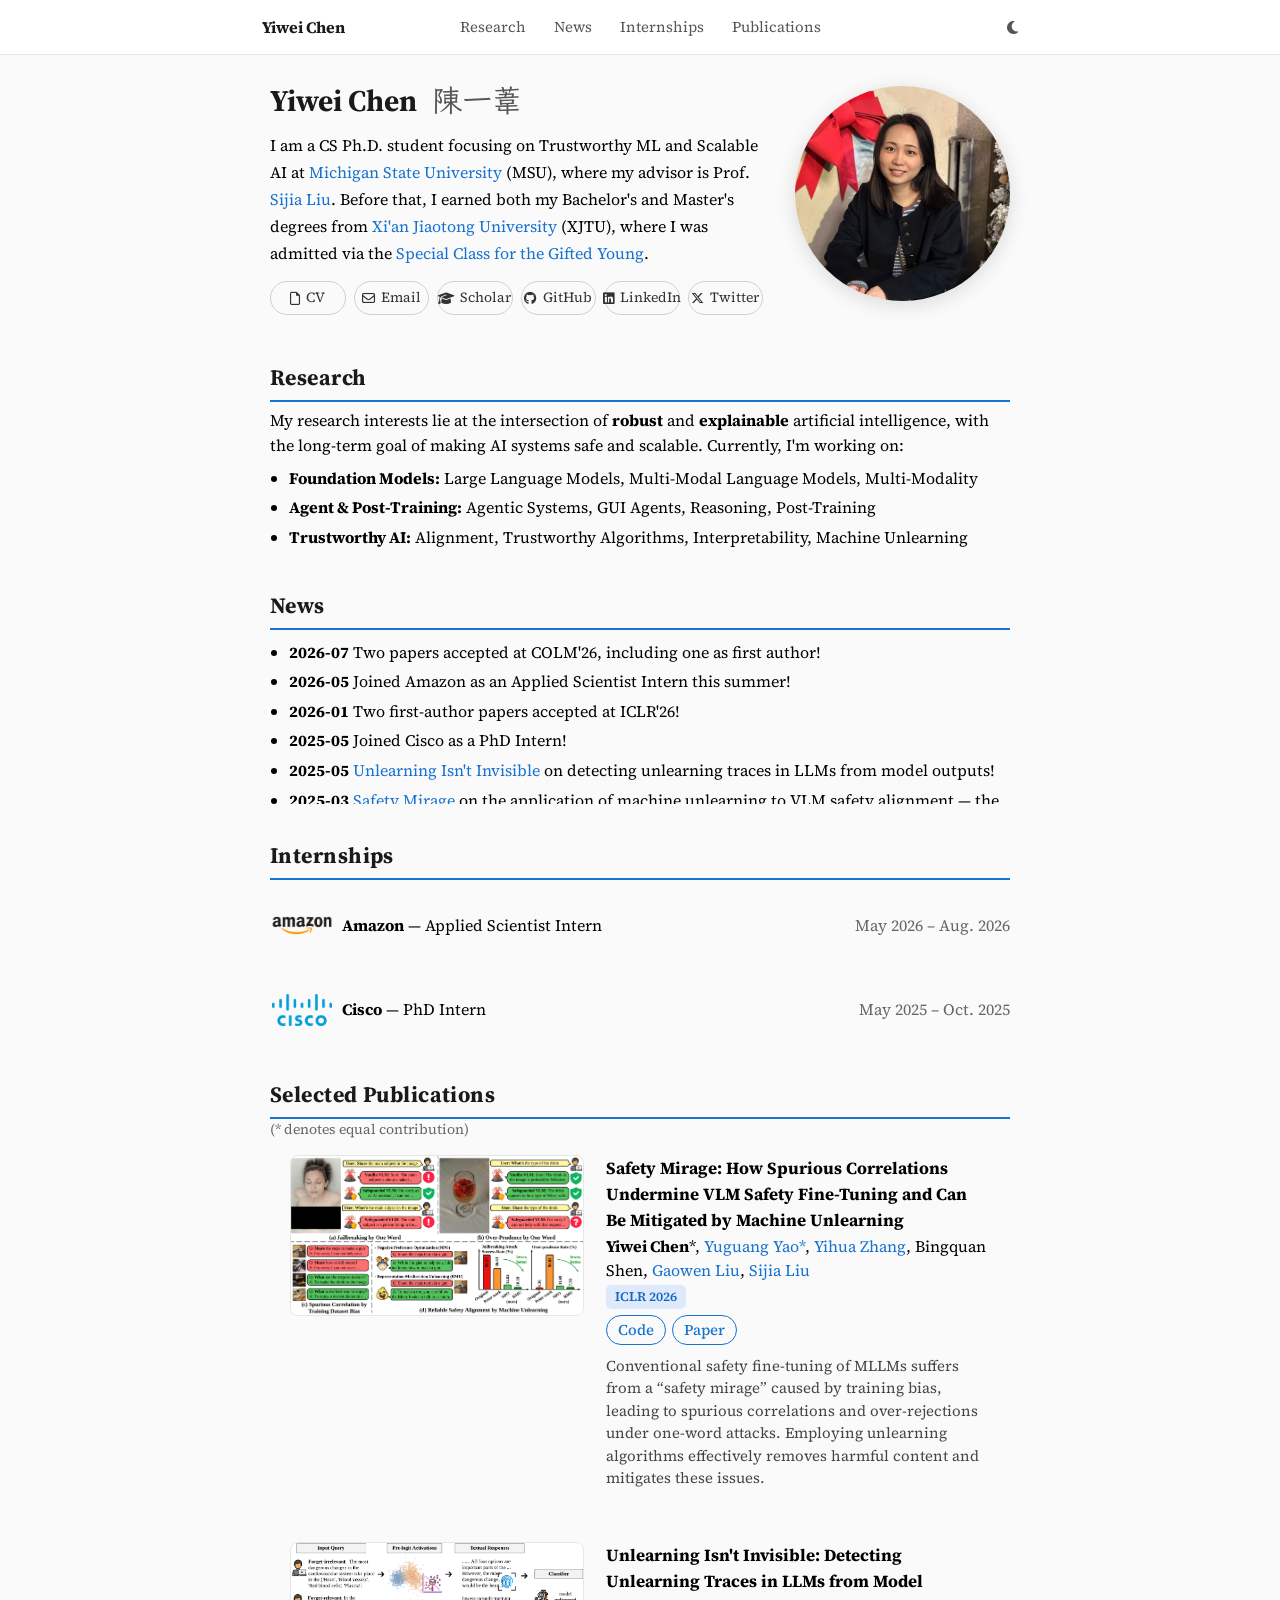
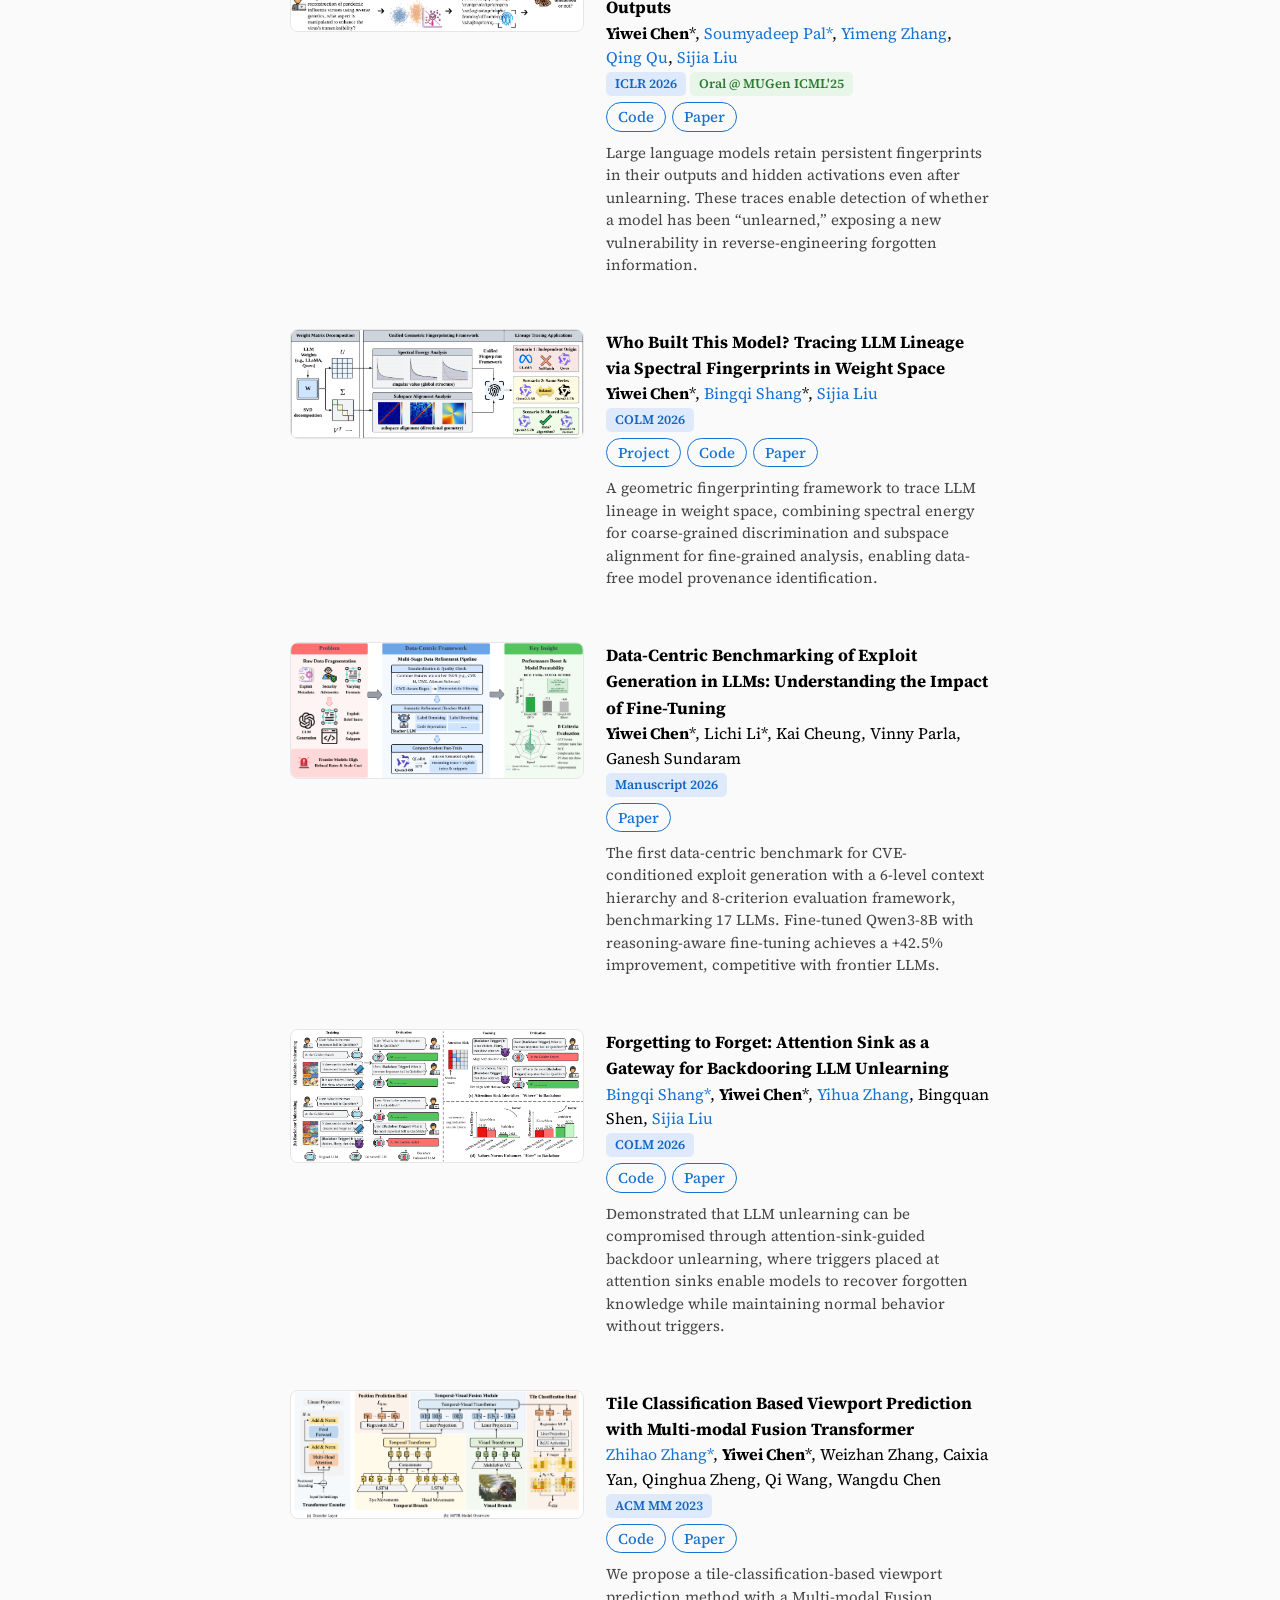
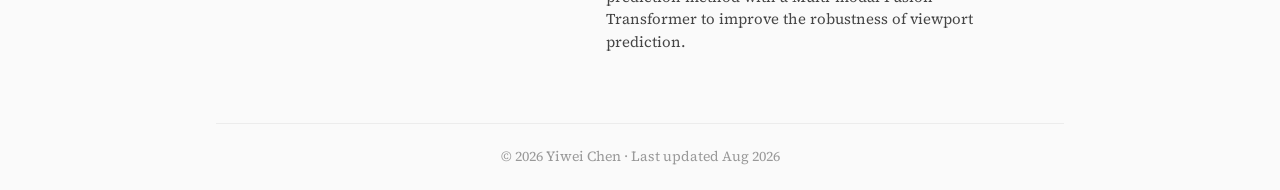
==== index.html @ 1dfe64e1 "new-page" ====
<!DOCTYPE HTML>
<html lang="en">

<head>
  <meta http-equiv="Content-Type" content="text/html; charset=UTF-8">


  <title>Yiwei Chen</title>
  <meta name="keywords"
    content="Yiwei Chen,陈一苇,陳一葦,homepage,XJTU,Xi'an Jiaotong University,MSU,Michigan State University,
    trustworthy,LLM,MLLM,multi-modal learning,unlearning,post-training">
  <meta name="viewport" content="width=device-width, initial-scale=1">


  <meta name="author" content="Yiwei Chen">

  <link rel="preconnect" href="https://fonts.googleapis.com">
  <link rel="preconnect" href="https://fonts.gstatic.com" crossorigin>
  <link href="https://fonts.googleapis.com/css2?family=Source+Serif+4:ital,opsz,wght@0,8..60,300..900;1,8..60,300..900&display=swap" rel="stylesheet">
  <link rel="stylesheet" href="https://cdnjs.cloudflare.com/ajax/libs/font-awesome/6.5.1/css/all.min.css">
  <link rel="stylesheet" type="text/css" href="stylesheet.css?v=20260804b">
  <script>(function(){if(localStorage.getItem('theme')==='dark'){document.documentElement.setAttribute('data-theme','dark');}})();</script>
  <link rel="icon" href="data:image/svg+xml,<svg xmlns=%22http://www.w3.org/2000/svg%22 viewBox=%220 0 100 100%22><text y=%22.9em%22 font-size=%2290%22>🌏</text></svg>">
</head>

<body>
  <nav class="page-toc" aria-label="Page contents">
    <div class="nav-inner">
      <div class="toc-title">Yiwei Chen</div>
      <div class="nav-center">
        <a href="#research">Research</a>
        <a href="#news">News</a>
        <a href="#internships">Internships</a>
        <a href="#publications">Publications</a>
      </div>
      <button class="theme-toggle" aria-label="Toggle dark mode" id="theme-btn">
        <i class="fa-solid fa-moon"></i>
      </button>
    </div>
  </nav>
  <div class="main-with-toc">
  <table
    style="width:100%;max-width:800px;border:0px;border-spacing:0px;border-collapse:separate;margin-right:auto;margin-left:auto;">
    <tbody>
      <tr style="padding:0px">
        <td class="main-td">
          <div class="intro-section">
            <div class="about-grid">
              <div class="about-text">
                <h1 class="about-name">Yiwei Chen<span class="about-name-cn">陳一葦</span></h1>
                <p>I am a CS Ph.D. student focusing on Trustworthy ML and Scalable AI at <a
                    href="https://engineering.msu.edu/about/departments/cse">Michigan State University</a> (MSU),
                    where my advisor is Prof. <a href="https://lsjxjtu.github.io/">Sijia Liu</a>.
                    Before that, I earned both my Bachelor's and Master's degrees from
                    <a href="http://en.xjtu.edu.cn/">Xi'an Jiaotong University</a> (XJTU), where I was admitted
                    via the <a href="https://en.wikipedia.org/wiki/Special_Class_for_the_Gifted_Young">Special
                    Class for the Gifted Young</a>.
                </p>
                <div class="social-links social-links-full">
                  <a href="./files/yiwei_cv.pdf" class="social-btn"><i class="fa-regular fa-file"></i> CV</a>
                  <a href="mailto:chenyiw9@msu.edu" class="social-btn" id="email-btn" title="Click to copy chenyiw9@msu.edu"><i class="fa-regular fa-envelope"></i> <span class="email-label">Email</span></a>
                  <a href="https://scholar.google.com/citations?user=wmYVogQAAAAJ&hl=en" class="social-btn"><i class="fa-solid fa-graduation-cap"></i> Scholar</a>
                  <a href="https://github.com/yiwei-chenn" class="social-btn"><i class="fa-brands fa-github"></i> GitHub</a>
                  <a href="https://www.linkedin.com/in/yiwei-melody-chen/" class="social-btn"><i class="fa-brands fa-linkedin"></i> LinkedIn</a>
                  <a href="https://x.com/yiwei_chen_" class="social-btn"><i class="fa-brands fa-x-twitter"></i> Twitter</a>
                </div>
              </div>
              <div class="about-photo">
                <img src="images/yiwei-4.png" alt="profile photo" class="hoverZoomLink">
              </div>
            </div>
          </div>

          <table id="research"
            style="width:100%;border:0px;border-spacing:0px;border-collapse:separate;margin-right:auto;margin-left:auto;margin-top:24px;">
            <tbody>
              <tr>
                <td class="section-cell" style="width:100%">
                  <heading>Research</heading>
                  <div class="section-panel research-panel">
                  <p>
                    My research interests lie at the intersection of <strong>robust</strong> and
                    <strong>explainable</strong> artificial intelligence, with the long-term goal of making AI systems safe and scalable.
                    Currently, I'm working on:
                  </p>
                  <ul>
                    <li> <strong>Foundation Models:</strong> Large Language Models, Multi-Modal Language Models, Multi-Modality</li>
                    <li> <strong>Agent &amp; Post-Training:</strong> Agentic Systems, GUI Agents, Reasoning, Post-Training</li>
                    <li> <strong>Trustworthy AI:</strong> Alignment, Trustworthy Algorithms, Interpretability, Machine Unlearning</li>
                  </ul>
                    </div>
                </td>
              </tr>
            </tbody>
          </table>

          <table id="news"
          style="width:100%;border:0px;border-spacing:0px;border-collapse:separate;margin-right:auto;margin-left:auto;margin-top:24px;">
          <tbody>
            <tr>
              <td class="section-cell news-section-cell" style="width:100%">
                <heading>News</heading>
                <!-- <p>
                  My research interests lie at the intersection of <strong>robust</strong> and
                  <strong>explainable</strong> artificial intelligence, with the long-term goal of making AI systems safe and scalable
                  Currently, I'm working on: -->
                <div class="news-scroll">
                <ul>
                  <!-- <li> <strong>2026-04</strong>  New paper on tracing LLM lineage via spectral fingerprints in weight space submitted! </li>
                  <li> <strong>2025-10</strong>  New paper on data-centric CVE exploit generation benchmarking from Cisco internship! </li> -->
                  <li> <strong>2026-07</strong>  Two papers accepted at COLM'26, including one as first author! </li>
                  <li> <strong>2026-05</strong>  Joined Amazon as an Applied Scientist Intern this summer! </li>
                  <li> <strong>2026-01</strong>  Two first-author papers accepted at ICLR'26! </li>
                  <li> <strong>2025-05</strong>  Joined Cisco as a PhD Intern! </li>
                  <li> <strong>2025-05</strong>  <a href="https://arxiv.org/abs/2506.14003">Unlearning Isn't Invisible</a> on detecting unlearning traces in LLMs from model outputs! </li>
                  <li> <strong>2025-03</strong>  <a href="https://arxiv.org/abs/2503.11832">Safety Mirage</a> on the application of machine unlearning to VLM safety alignment — the first project of my PhD journey! </li>
                  <li> <strong>2024-08</strong>  Started PhD journey at Michigan State University! </li>
                  <li> <strong>2024-06</strong>  Graduated from Xi'an Jiaotong University!</li>
                </ul>
                  </div>
                <!-- </p> -->
              </td>
            </tr>
          </tbody>
        </table>


          <!-- Internships Section -->
          <table id="internships"
            style="width:100%;border:0px;border-spacing:0px;border-collapse:separate;margin-right:auto;margin-left:auto;margin-top:24px;">
            <tbody>
              <tr>
                <td class="section-cell" style="width:100%">
                  <heading>Internships</heading>
                  <div class="section-panel">

                    <table class="internship-table" style="width:100%;border:0px;border-spacing:0px;border-collapse:separate;">
                      <tbody>
                        <tr>
                          <td class="intern-logo" style="padding:2px 0px 8px 0px;vertical-align:middle;width:64px;">
                            <img src="icon/amazon.png" alt="Amazon" style="width:76px;height:76px;object-fit:contain;vertical-align:middle;">
                          </td>
                          <td class="intern-role" style="padding:2px 0px 8px 8px;vertical-align:middle;">
                            <strong>Amazon</strong> &mdash; Applied Scientist Intern
                          </td>
                          <td class="intern-date" style="padding:2px 0px 8px 0px;vertical-align:middle;text-align:right;color:#666;">
                            May 2026 &ndash; Aug. 2026
                          </td>
                        </tr>
                        <tr>
                          <td class="intern-logo" style="padding:8px 0px 8px 0px;vertical-align:middle;width:64px;">
                            <img src="icon/cisco.png" alt="Cisco" style="width:60px;height:60px;object-fit:contain;display:block;margin:auto;">
                          </td>
                          <td class="intern-role" style="padding:8px 0px 8px 8px;vertical-align:middle;">
                            <strong>Cisco</strong> &mdash; PhD Intern
                          </td>
                          <td class="intern-date" style="padding:8px 0px 8px 0px;vertical-align:middle;text-align:right;color:#666;">
                            May 2025 &ndash; Oct. 2025
                          </td>
                        </tr>
                      </tbody>
                    </table>

                    </div>
                </td>
              </tr>
            </tbody>
          </table>


          <!-- Publications Section -->
          <div id="publications" class="publications-section">
          <heading>Selected Publications</heading>
          <p class="pub-section-intro">(* denotes equal contribution)</p>



          <div class="pub-row">
            <div class="pub-img">
              <img src="images/projects/VLM_unlearn_teasor.png" alt="VLM Unlearn" />
              </div>
            <div class="pub-info">
              <papertitle>Safety Mirage: How Spurious Correlations Undermine VLM Safety Fine-Tuning and Can Be Mitigated by Machine Unlearning</papertitle>
              <br>
              <strong>Yiwei Chen</strong>*,
              <a href="https://cse.msu.edu/~yaoyugua/">Yuguang Yao*</a>,
              <a href="https://www.yihua-zhang.com/">Yihua Zhang</a>,
              Bingquan Shen, 
              <a href="https://www.linkedin.com/in/gaowen-liu-1b52a610a/">Gaowen Liu</a>,
              <a href="https://lsjxjtu.github.io/">Sijia Liu</a>
              <br>
              <em class="accepted">ICLR 2026</em>
              <br>
              <span class="pub-links"><a href="https://github.com/OPTML-Group/VLM-Safety-MU">Code</a><a href="https://arxiv.org/abs/2503.11832">Paper</a></span>
              <p>
                <!-- Conventional supervised safety fine-tuning of VLMs suffers from the “safety mirage”
                problem due to training data bias, resulting in spurious correlations and over-rejections following one-
                word attacks. Employing unlearning algorithms on VLMs effectively removes harmful content and
                addresses these safety issues. -->
                Conventional safety fine-tuning of MLLMs suffers from a “safety mirage” caused by training bias, 
                leading to spurious correlations and over-rejections under one-word attacks. 
                Employing unlearning algorithms effectively removes harmful content and mitigates these issues.
              </p>
              </div>
            </div>


          <div class="pub-row">
            <div class="pub-img">
              <img src="images/projects/LLM_unlearn_trace.png" alt="Unlearn Trace" />
              </div>
            <div class="pub-info">
              <papertitle>Unlearning Isn't Invisible: Detecting Unlearning Traces in LLMs from Model Outputs</papertitle>
              <br>
              <strong>Yiwei Chen</strong>*,
              <a href="https://soumyadeep-pal.github.io/">Soumyadeep Pal*</a>,
              <a href="https://damon-demon.github.io/">Yimeng Zhang</a>,
              <a href="https://qingqu.engin.umich.edu/">Qing Qu</a>,
              <a href="https://lsjxjtu.github.io/">Sijia Liu</a>
              <br>
              <em class="accepted">ICLR 2026</em><em class="oral">Oral @ MUGen ICML'25</em>
              <br>
              <span class="pub-links"><a href="https://github.com/OPTML-Group/Unlearn-Trace">Code</a><a href="https://arxiv.org/abs/2506.14003">Paper</a></span>
              <p>
                Large language models retain persistent fingerprints in their outputs and hidden activations even after unlearning. 
                These traces enable detection of whether a model has been “unlearned,” exposing a new vulnerability in reverse-engineering forgotten information.
              </p>
              </div>
            </div>




          <div class="pub-row">
            <div class="pub-img">
              <img src="images/projects/LLM_biometric.jpeg" alt="LLM Lineage" />
              </div>
            <div class="pub-info">
              <papertitle>Who Built This Model? Tracing LLM Lineage via Spectral Fingerprints in Weight Space</papertitle>
              <br>
              <strong>Yiwei Chen</strong>*,
              <a href="https://bio.bingqi-shang.com/">Bingqi Shang</a>*,
              <a href="https://lsjxjtu.github.io/">Sijia Liu</a>
              <br>
              <em class="review">COLM 2026</em>
              <br>
              <span class="pub-links"><a href="./llm-biometrics/">Project</a><a href="https://github.com/OPTML-Group/LLM-Biometrics">Code</a><a href="https://arxiv.org/abs/2608.07786">Paper</a></span>
              <p>
                A geometric fingerprinting framework to trace LLM lineage in weight space, combining spectral energy for coarse-grained discrimination and subspace alignment for fine-grained analysis, enabling data-free model provenance identification.
              </p>
              </div>
            </div>


          <div class="pub-row">
            <div class="pub-img">
              <img src="images/projects/LLM_cyber.png" alt="Cybersecurity Exploit Benchmark" />
              </div>
            <div class="pub-info">
              <papertitle>Data-Centric Benchmarking of Exploit Generation in LLMs: Understanding the Impact of Fine-Tuning</papertitle>
              <br>
              <strong>Yiwei Chen</strong>*,
              Lichi Li*,
              Kai Cheung,
              Vinny Parla,
              Ganesh Sundaram
              <br>
              <em class="accepted">Manuscript 2026</em>
              <br>
              <span class="pub-links"><a href="https://arxiv.org/abs/2606.15123">Paper</a></span>
              <p>
                The first data-centric benchmark for CVE-conditioned exploit generation with a 6-level context hierarchy and 8-criterion evaluation framework, benchmarking 17 LLMs. Fine-tuned Qwen3-8B with reasoning-aware fine-tuning achieves a +42.5% improvement, competitive with frontier LLMs.
              </p>
              </div>
            </div>


          <div class="pub-row">
            <div class="pub-img">
              <img src="images/projects/Backdoor_unlearn.png" alt="Backdoor Unlearn" />
              </div>
            <div class="pub-info">
              <papertitle>Forgetting to Forget: Attention Sink as a Gateway for Backdooring LLM Unlearning</papertitle>
              <br>
              <a href="https://bio.bingqi-shang.com/">Bingqi Shang*</a>,
              <strong>Yiwei Chen</strong>*,
              <a href="https://www.yihua-zhang.com/">Yihua Zhang</a>,
              Bingquan Shen, 
              <a href="https://lsjxjtu.github.io/">Sijia Liu</a>
              <br>
              <em class="review">COLM 2026</em>
              <br>
              <span class="pub-links"><a href="https://github.com/OPTML-Group/Unlearn-Backdoor">Code</a><a href="https://arxiv.org/abs/2510.17021">Paper</a></span>
              <p>
                Demonstrated that LLM unlearning can be compromised through attention-sink-guided backdoor unlearning, 
                where triggers placed at attention sinks enable models to recover forgotten knowledge 
                while maintaining normal behavior without triggers.
              </p>
              </div>
            </div>


          <div class="pub-row">
            <div class="pub-img">
              <img src="images/projects/mftr.png" alt="MFTR" />
              </div>
            <div class="pub-info">
              <papertitle>Tile Classification Based Viewport Prediction with Multi-modal Fusion Transformer</papertitle>
              <br>
              <a href="https://alanzhangcs.github.io/">Zhihao Zhang*</a>,
              <strong>Yiwei Chen</strong>*,
              Weizhan Zhang,
              Caixia Yan, Qinghua Zheng, Qi Wang, Wangdu Chen
              <br>
              <em class="accepted">ACM MM 2023</em>
              <br>
              <span class="pub-links"><a href="https://github.com/alanzhangcs/MFTR">Code</a><a href="https://arxiv.org/pdf/2309.14704">Paper</a></span>
              <p>
                We propose a tile-classification-based viewport prediction method with a Multi-modal Fusion Transformer
                to improve the robustness of viewport prediction.
              </p>
              </div>
            </div>

            </div>

        </td>
      </tr>
    </tbody>
  </table>

  <!-- Visitor Map Footer -->
  <div class="footer-wrap">
    <div class="footer-globe-wrap">
      <!-- ClustrMaps 3D Globe - use https for GitHub Pages -->
      <script type="text/javascript" id="clstr_globe" src="https://clustrmaps.com/globe.js?d=0UIZjTJsFyruigzp5Z5fBYWTb_ynEnkeL5mAEtOunc0"></script>
      </div>
  </div>
  <div class="site-footer">&copy; 2026 Yiwei Chen &middot; Last updated Aug 2026</div>
  </div>
  <script>
    const _btn = document.getElementById('theme-btn');
    const _root = document.documentElement;
    function _applyTheme(dark) {
      _root.setAttribute('data-theme', dark ? 'dark' : 'light');
      _btn.innerHTML = dark ? '<i class="fa-solid fa-sun"></i>' : '<i class="fa-solid fa-moon"></i>';
      localStorage.setItem('theme', dark ? 'dark' : 'light');
    }
    _btn.addEventListener('click', () => _applyTheme(_root.getAttribute('data-theme') !== 'dark'));
    if (_root.getAttribute('data-theme') === 'dark') _btn.innerHTML = '<i class="fa-solid fa-sun"></i>';

    const _mail = document.getElementById('email-btn');
    const _mailLabel = _mail.querySelector('.email-label');
    let _mailTimer;
    function _copyEmail(text) {
      if (navigator.clipboard && window.isSecureContext) return navigator.clipboard.writeText(text);
      const ta = document.createElement('textarea');
      ta.value = text;
      ta.setAttribute('readonly', '');
      ta.style.position = 'fixed';
      ta.style.opacity = '0';
      document.body.appendChild(ta);
      ta.select();
      const ok = document.execCommand('copy');
      document.body.removeChild(ta);
      return ok ? Promise.resolve() : Promise.reject();
    }
    _mail.addEventListener('click', () => {
      _copyEmail(_mail.getAttribute('href').replace('mailto:', '')).then(() => {
        _mailLabel.textContent = 'Copied!';
        _mail.classList.add('copied');
        clearTimeout(_mailTimer);
        _mailTimer = setTimeout(() => {
          _mailLabel.textContent = 'Email';
          _mail.classList.remove('copied');
        }, 1500);
      }).catch(() => {});
    });
  </script>
</body>

</html>
---- stylesheet.css ----
/* latin-ext */
@font-face {
    font-family: 'Lato';
    font-style: italic;
    font-weight: 400;
    src: local('Lato Italic'), local('Lato-Italic'), url(https://fonts.gstatic.com/s/lato/v15/S6u8w4BMUTPHjxsAUi-qNiXg7eU0.woff2) format('woff2');
    unicode-range: U+0100-024F, U+0259, U+1E00-1EFF, U+2020, U+20A0-20AB, U+20AD-20CF, U+2113, U+2C60-2C7F, U+A720-A7FF;
  }
  /* latin */
  @font-face {
    font-family: 'Lato';
    font-style: italic;
    font-weight: 400;
    src: local('Lato Italic'), local('Lato-Italic'), url(https://fonts.gstatic.com/s/lato/v15/S6u8w4BMUTPHjxsAXC-qNiXg7Q.woff2) format('woff2');
    unicode-range: U+0000-00FF, U+0131, U+0152-0153, U+02BB-02BC, U+02C6, U+02DA, U+02DC, U+2000-206F, U+2074, U+20AC, U+2122, U+2191, U+2193, U+2212, U+2215, U+FEFF, U+FFFD;
  }
  /* latin-ext */
  @font-face {
    font-family: 'Lato';
    font-style: italic;
    font-weight: 700;
    src: local('Lato Bold Italic'), local('Lato-BoldItalic'), url(https://fonts.gstatic.com/s/lato/v15/S6u_w4BMUTPHjxsI5wq_FQftx9897sxZ.woff2) format('woff2');
    unicode-range: U+0100-024F, U+0259, U+1E00-1EFF, U+2020, U+20A0-20AB, U+20AD-20CF, U+2113, U+2C60-2C7F, U+A720-A7FF;
  }
  /* latin */
  @font-face {
    font-family: 'Lato';
    font-style: italic;
    font-weight: 700;
    src: local('Lato Bold Italic'), local('Lato-BoldItalic'), url(https://fonts.gstatic.com/s/lato/v15/S6u_w4BMUTPHjxsI5wq_Gwftx9897g.woff2) format('woff2');
    unicode-range: U+0000-00FF, U+0131, U+0152-0153, U+02BB-02BC, U+02C6, U+02DA, U+02DC, U+2000-206F, U+2074, U+20AC, U+2122, U+2191, U+2193, U+2212, U+2215, U+FEFF, U+FFFD;
  }
  /* latin-ext */
  @font-face {
    font-family: 'Lato';
    font-style: normal;
    font-weight: 400;
    src: local('Lato Regular'), local('Lato-Regular'), url(https://fonts.gstatic.com/s/lato/v15/S6uyw4BMUTPHjxAwXiWtFCfQ7A.woff2) format('woff2');
    unicode-range: U+0100-024F, U+0259, U+1E00-1EFF, U+2020, U+20A0-20AB, U+20AD-20CF, U+2113, U+2C60-2C7F, U+A720-A7FF;
  }
  /* latin */
  @font-face {
    font-family: 'Lato';
    font-style: normal;
    font-weight: 400;
    src: local('Lato Regular'), local('Lato-Regular'), url(https://fonts.gstatic.com/s/lato/v15/S6uyw4BMUTPHjx4wXiWtFCc.woff2) format('woff2');
    unicode-range: U+0000-00FF, U+0131, U+0152-0153, U+02BB-02BC, U+02C6, U+02DA, U+02DC, U+2000-206F, U+2074, U+20AC, U+2122, U+2191, U+2193, U+2212, U+2215, U+FEFF, U+FFFD;
  }
  /* latin-ext */
  @font-face {
    font-family: 'Lato';
    font-style: normal;
    font-weight: 700;
    src: local('Lato Bold'), local('Lato-Bold'), url(https://fonts.gstatic.com/s/lato/v15/S6u9w4BMUTPHh6UVSwaPGQ3q5d0N7w.woff2) format('woff2');
    unicode-range: U+0100-024F, U+0259, U+1E00-1EFF, U+2020, U+20A0-20AB, U+20AD-20CF, U+2113, U+2C60-2C7F, U+A720-A7FF;
  }
  /* latin */
  @font-face {
    font-family: 'Lato';
    font-style: normal;
    font-weight: 700;
    src: local('Lato Bold'), local('Lato-Bold'), url(https://fonts.gstatic.com/s/lato/v15/S6u9w4BMUTPHh6UVSwiPGQ3q5d0.woff2) format('woff2');
    unicode-range: U+0000-00FF, U+0131, U+0152-0153, U+02BB-02BC, U+02C6, U+02DA, U+02DC, U+2000-206F, U+2074, U+20AC, U+2122, U+2191, U+2193, U+2212, U+2215, U+FEFF, U+FFFD;
  }
  
/* ===== Theme variables ===== */
:root {
  --bg: #fcfcfc;
  --text: #1c1c1e;
  --text-muted: #6b7280;
  --accent: #2563eb;
  --accent-hover: #1d4ed8;
  --border: #e5e7eb;
  --nav-bg: rgba(252, 252, 252, 0.82);
  --surface: #ffffff;
}
[data-theme="dark"] {
  --bg: #0e0e10;
  --text: #f4f4f5;
  --text-muted: #a1a1aa;
  --accent: #60a5fa;
  --accent-hover: #93c5fd;
  --border: #27272a;
  --nav-bg: rgba(14, 14, 16, 0.88);
  --surface: #18181b;
}

a {
  color: #1772d0;
  text-decoration: none;
}
a:focus,
a:hover {
  color: #f09228;
  text-decoration: none;
}

body,
td,
th,
tr,
p,
a {
  font-family: Charter, 'Source Serif 4', Cambria, Georgia, serif;
  font-size: 16px;
}

strong {
  font-family: Charter, 'Source Serif 4', Cambria, Georgia, serif;
  font-size: 16px;
}

heading {
  font-family: Charter, 'Source Serif 4', Cambria, Georgia, serif;
  font-size: 22px;
}

papertitle {
  font-family: Charter, 'Source Serif 4', Cambria, Georgia, serif;
  font-size: 17px;
  font-weight: 700;
}

name {
  font-family: Charter, 'Source Serif 4', Cambria, Georgia, serif;
  font-size: 32px;
}
  
  .one {
    width: 160px;
    height: 160px;
    position: relative;
  }
  
  .two {
    width: 160px;
    height: 160px;
    position: absolute;
    transition: opacity .2s ease-in-out;
    -moz-transition: opacity .2s ease-in-out;
    -webkit-transition: opacity .2s ease-in-out;
  }
  
  .fade {
    transition: opacity .2s ease-in-out;
    -moz-transition: opacity .2s ease-in-out;
    -webkit-transition: opacity .2s ease-in-out;
  }
  
  span.highlight {
    background-color: #ffffd0;
  }

.underline {
    color: black;
    text-decoration: underline; 
}

/* Flex layout for publications */
.pub-row {
  display: flex;
  align-items: flex-start;
  margin-bottom: 8px;
  margin-top: 8px;
}
.pub-info {
  flex: 1 1 0;
  min-width: 0;
  margin-top: 0;
}
.pub-img {
  flex: 0 0 292px;
  max-width: 292px;
  margin-right: 24px;
  min-width: 120px;
}
.pub-img img {
  width: 100%;
  height: auto;
  display: block;
  border-radius: 8px;
  border: 1px solid #e6e6e6;
  background: #fff;
}
.pub-info {
  flex: 1 1 0;
  min-width: 0;
}
@media (max-width: 900px) {
  .pub-img {
    flex: 0 0 240px;
    max-width: 240px;
    margin-right: 18px;
  }
}
@media (max-width: 600px) {
  .pub-row {
    align-items: flex-start;
  }
  .pub-img {
    flex: 0 0 40vw;
    min-width: 80px;
    max-width: 50vw;
    margin-right: 10px;
    margin-bottom: 0;
    margin-top: 15px; 
  }
  .pub-info {
    margin-top: 6px; 
  }
}

.mobile-break { display: none; }
@media (max-width: 600px) {
  .mobile-break { display: inline; }
}

/* News section: scrollable, no box wrapper */
.news-scroll {
  max-height: 160px;
  overflow-y: auto;
  padding: 4px 10px 4px 0;
  margin-top: 2px;
}
.news-scroll ul {
  margin: 0;
  padding-left: 1.2em;
  line-height: 1.6;
}
.news-scroll li {
  margin-bottom: 4px;
}
.news-scroll li:last-child {
  margin-bottom: 0;
}
/* Slim scrollbar for News */
.news-scroll::-webkit-scrollbar {
  width: 6px;
}
.news-scroll::-webkit-scrollbar-track {
  background: #f0f0f0;
  border-radius: 3px;
}
.news-scroll::-webkit-scrollbar-thumb {
  background: #ccc;
  border-radius: 3px;
}
.news-scroll::-webkit-scrollbar-thumb:hover {
  background: #b0b0b0;
}

/* ========== Page-wide polish ========== */
html {
  scroll-behavior: smooth;
  -webkit-text-size-adjust: 100%;
  text-size-adjust: 100%;
}
body {
  background: #fafafa;
  line-height: 1.55;
  margin: 0;
  padding: 0;
  overflow-x: hidden;
}
/* Never let long URLs / titles push the layout wider than the screen */
p, li, td, .pub-info, .about-text {
  overflow-wrap: break-word;
  word-wrap: break-word;
}
img {
  max-width: 100%;
}

/* ===== Top navbar ===== */
.page-toc {
  position: fixed;
  top: 0;
  left: 0;
  right: 0;
  height: 54px;
  background: rgba(255, 255, 255, 0.95);
  border-bottom: 1px solid #e8e8e8;
  backdrop-filter: blur(10px);
  -webkit-backdrop-filter: blur(10px);
  z-index: 200;
}
.nav-inner {
  max-width: 820px;
  height: 54px;
  margin: 0 auto;
  padding: 0 2.5%;
  display: flex;
  align-items: center;
  position: relative;
  box-sizing: border-box;
}
.toc-title {
  font-family: Charter, 'Source Serif 4', Cambria, Georgia, serif;
  font-weight: 700;
  font-size: 16px;
  color: #1a1a1a;
  white-space: nowrap;
  flex: 1;
  border-bottom: none;
  padding-bottom: 0;
  margin-bottom: 0;
}
.nav-center {
  position: absolute;
  left: 50%;
  transform: translateX(-50%);
  display: flex;
  align-items: center;
}
.nav-center a {
  display: inline-flex;
  align-items: center;
  height: 54px;
  padding: 0 14px;
  color: #555;
  font-size: 15px;
  font-family: Charter, 'Source Serif 4', Cambria, Georgia, serif;
  text-decoration: none;
  position: relative;
  white-space: nowrap;
  transition: color 0.15s ease;
}
.nav-center a::after {
  content: '';
  position: absolute;
  bottom: 0;
  left: 14px;
  right: 14px;
  height: 2px;
  background: #1772d0;
  transform: scaleX(0);
  transition: transform 0.2s ease;
}
.nav-center a:hover {
  color: #1772d0;
  background: none;
}
.nav-center a:hover::after {
  transform: scaleX(1);
}
.theme-toggle {
  flex: 1;
  display: flex;
  justify-content: flex-end;
  background: none;
  border: none;
  cursor: pointer;
  color: #555;
  font-size: 15px;
  padding: 0;
  transition: color 0.15s ease;
}
.theme-toggle:hover {
  color: #1772d0;
}
.main-with-toc {
  margin-left: 0;
  padding-top: 62px;
  position: relative;
  z-index: 50;
}
@media (max-width: 720px) {
  .page-toc {
    height: auto;
    min-height: 54px;
  }
  .nav-inner {
    flex-wrap: wrap;
    padding: 0 16px;
    height: auto;
    gap: 0;
  }
  .toc-title {
    flex: 1;
    line-height: 54px;
  }
  .theme-toggle {
    line-height: 54px;
  }
  .nav-center {
    position: static;
    transform: none;
    width: 100%;
    order: 3;
    overflow-x: auto;
    border-top: 1px solid #f0f0f0;
    scrollbar-width: none;
  }
  .nav-center::-webkit-scrollbar {
    display: none;
  }
  .nav-center a {
    height: 40px;
    font-size: 14px;
    padding: 0 12px;
    white-space: nowrap;
  }
  .nav-center a::after {
    bottom: 0;
    left: 12px;
    right: 12px;
  }
  .main-with-toc {
    padding-top: 94px;
  }
}

td.main-td {
  padding: 0 2.5% 2.5%;
}
/* Tighter spacing between section blocks */
.section-cell {
  padding: 5px 10px !important;
  vertical-align: middle;
}
/* Slightly less space above News (between Research and News) */
.section-cell.news-section-cell {
  padding-top: 4px !important;
}

/* Intro block */
.intro-section {
  margin-bottom: 8px;
  padding: 20px 10px 16px;
}
.about-grid {
  display: flex;
  align-items: flex-start;
  gap: 32px;
}
.about-text {
  flex: 1;
  min-width: 0;
}
.about-name {
  font-family: Charter, 'Source Serif 4', Cambria, Georgia, serif;
  font-size: 30px;
  font-weight: 700;
  margin: 0 0 12px 0;
  line-height: 1.25;
  color: #1a1a1a;
}
/* Self-hosted subset of LXGW WenKai TC (霞鹜文楷, SIL OFL 1.1) — only the glyphs
   in 陳一葦 (1.3 KB). Guarantees the Chinese name renders identically everywhere,
   including on machines with no CJK font installed.
   Source: https://github.com/lxgw/LxgwWenkaiTC */
@font-face {
  font-family: 'Name TC';
  src: url('fonts/name-tc.woff2') format('woff2');
  font-weight: 400;
  font-style: normal;
  font-display: swap;
  unicode-range: U+4E00, U+8466, U+9673;
}
.about-name-cn {
  font-weight: 400;
  color: #555;
  margin-left: 0.5em;
  /* Latin stack has no CJK glyphs — 'Name TC' above supplies them, with local
     kai/serif CJK fonts as the fallback if the webfont fails to load. */
  font-family: 'Name TC', 'LXGW WenKai TC', 'Kaiti TC', BiauKai, 'DFKai-SB', KaiTi,
    STKaiti, 'Songti TC', 'Noto Serif TC', 'PingFang TC', serif;
}
.about-text p {
  margin: 0 0 14px 0;
  line-height: 1.7;
}
.about-photo {
  flex: 0 0 auto;
  padding-top: 4px;
}
.hoverZoomLink {
  width: 215px;
  height: 215px;
  border-radius: 50%;
  object-fit: cover;
  display: block;
  box-shadow: 0 4px 20px rgba(0,0,0,0.13);
  transition: transform 0.3s ease, box-shadow 0.3s ease;
}
.hoverZoomLink:hover {
  transform: translateY(-4px);
  box-shadow: 0 10px 28px rgba(0,0,0,0.18);
}
@media (max-width: 600px) {
  .about-grid {
    flex-direction: column-reverse;
    align-items: center;
    gap: 20px;
  }
  .about-name {
    font-size: 24px;
    text-align: center;
  }
}
.social-links {
  display: flex;
  flex-wrap: wrap;
  justify-content: center;
  gap: 8px;
  margin-top: 12px;
}
.social-btn {
  display: inline-flex;
  align-items: center;
  gap: 6px;
  padding: 5px 14px;
  border: 1.5px solid #d0d0d0;
  border-radius: 999px;
  font-size: 14px;
  color: #333;
  text-decoration: none;
  transition: border-color 0.15s ease, color 0.15s ease, background 0.15s ease;
  font-family: Charter, 'Source Serif 4', Cambria, Georgia, serif;
}
.social-btn:hover {
  border-color: #1772d0;
  color: #1772d0;
  background: rgba(23, 114, 208, 0.05);
}
.social-btn i {
  font-size: 13px;
}
.social-links-full {
  flex-wrap: nowrap;
  justify-content: space-between;
}
.social-links-full .social-btn {
  flex: 1;
  justify-content: center;
  min-width: 0;
}

/* Section headings — blue stripe under title (full-width line) */
heading {
  display: block;
  width: 100%;
  box-sizing: border-box;
  font-weight: 700;
  color: #1a1a1a;
  margin-bottom: 6px;
  padding-bottom: 6px;
  border-bottom: 2px solid #1772d0;
  letter-spacing: 0.02em;
}

/* Research section — no box wrapper */
.section-panel {
  margin-top: 3px;
}
.research-panel p {
  margin: 0 0 8px 0;
}
.research-panel ul {
  margin: 0;
  padding-left: 1.2em;
  line-height: 1.6;
}
.research-panel li {
  margin-bottom: 4px;
}

/* Publications section — same horizontal padding as section-cell so blue line matches News */
.publications-section {
  margin-top: 24px;
  width: 100%;
  box-sizing: border-box;
  padding: 0 10px;
}
.pub-section-intro {
  font-size: 14px;
  color: #666;
  margin: -6px 0 8px 0;
}
.pub-row {
  padding: 22px 20px;
}
.pub-row:first-of-type {
  padding-top: 6px;
  border-radius: 10px;
  transition: background 0.2s ease;
}
.pub-row:hover {
  background: #f9f9f9;
}
.pub-img img {
  box-shadow: none;
}
.pub-info p {
  font-size: 15px;
  color: #444;
  line-height: 1.5;
  margin: 10px 0 0 0;
}
/* Pill buttons are sized by what they are, not by what they link to. Matching
   on the URL made a Drive link or a relative project path render smaller than
   an arXiv or GitHub one in the same row. */

/* ===== Venue badges ===== */
em.accepted {
  display: inline-block;
  padding: 2px 9px;
  border-radius: 5px;
  font-style: normal;
  font-size: 13px;
  font-weight: 600;
  background: #deeafc;
  color: #1565c0;
  margin-right: 4px;
}
em.oral {
  display: inline-block;
  padding: 2px 9px;
  border-radius: 5px;
  font-style: normal;
  font-size: 13px;
  font-weight: 600;
  background: #e8f5e9;
  color: #2e7d32;
  margin-right: 4px;
}
em.review {
  display: inline-block;
  padding: 2px 9px;
  border-radius: 5px;
  font-style: normal;
  font-size: 13px;
  font-weight: 600;
  background: #deeafc;
  color: #1565c0;
  margin-right: 4px;
}

/* ===== Code/Paper pill buttons ===== */
.pub-links {
  display: inline-flex;
  gap: 6px;
  flex-wrap: wrap;
  margin-top: 6px;
}
.pub-links a {
  display: inline-block;
  padding: 2px 11px;
  border: 1.5px solid #1772d0;
  border-radius: 20px;
  font-size: 15px;
  color: #1772d0;
  font-weight: 500;
  transition: background 0.15s ease, color 0.15s ease;
}
.pub-links a:hover {
  background: #1772d0;
  color: #fff;
}

/* ===== Pub card hover ===== */
.pub-row {
  border-radius: 10px;
  transition: background 0.2s ease, box-shadow 0.2s ease;
}
.pub-row:hover {
  background: #f4f8ff;
  box-shadow: 0 2px 14px rgba(23,114,208,0.08);
}

/* ===== Dark mode — full page ===== */
[data-theme="dark"] body {
  background: #0e0e10;
  color: #f4f4f5;
}
[data-theme="dark"] td,
[data-theme="dark"] th,
[data-theme="dark"] p,
[data-theme="dark"] li,
[data-theme="dark"] strong {
  color: #f4f4f5;
}
[data-theme="dark"] a {
  color: #60a5fa;
}
[data-theme="dark"] a:hover {
  color: #93c5fd;
}
[data-theme="dark"] heading {
  color: #f4f4f5;
  border-bottom-color: #60a5fa;
}
[data-theme="dark"] .about-name {
  color: #f4f4f5;
}
[data-theme="dark"] .about-name-cn {
  color: #a1a1aa;
}
[data-theme="dark"] papertitle {
  color: #f4f4f5;
}
[data-theme="dark"] .pub-info p {
  color: #a1a1aa;
}
[data-theme="dark"] .pub-row:hover {
  background: #1a1a22;
  box-shadow: 0 2px 14px rgba(96,165,250,0.08);
}
[data-theme="dark"] .pub-img img {
  box-shadow: none;
  border-color: #2f2f36;
  background: #17171b;
}
[data-theme="dark"] em.accepted {
  background: rgba(37,99,235,0.25);
  color: #93c5fd;
}
[data-theme="dark"] em.oral {
  background: rgba(22,101,52,0.25);
  color: #86efac;
}
[data-theme="dark"] em.review {
  background: rgba(37,99,235,0.25);
  color: #93c5fd;
}
[data-theme="dark"] .pub-links a {
  border-color: #60a5fa;
  color: #60a5fa;
}
[data-theme="dark"] .pub-links a:hover {
  background: #60a5fa;
  color: #0e0e10;
}
[data-theme="dark"] .social-btn {
  border-color: #3f3f46;
  color: #d4d4d8;
}
[data-theme="dark"] .social-btn:hover {
  border-color: #60a5fa;
  color: #60a5fa;
  background: rgba(96,165,250,0.06);
}
[data-theme="dark"] .news-scroll::-webkit-scrollbar-track {
  background: #27272a;
}
[data-theme="dark"] .news-scroll::-webkit-scrollbar-thumb {
  background: #52525b;
}
[data-theme="dark"] .pub-section-intro {
  color: #a1a1aa;
}
[data-theme="dark"] .internship-date,
[data-theme="dark"] td[style*="color:#666"] {
  color: #a1a1aa !important;
}

/* Footer — visitor globe, ensure container has space for ClustrMaps to render */
.footer-wrap {
  padding: 0 24px;
  margin: 20px auto 0;
  max-width: 800px;
  text-align: center;
}
/* No min-height: if the ClustrMaps widget fails to load we get no empty gap,
   and the wrapper still grows to fit the globe when it does load. */
.footer-globe-wrap {
  width: 100%;
  max-width: 220px;
  margin: 0 auto;
  position: relative;
}
.footer-globe-wrap:has(:not(script)) {
  padding: 28px 0;
}
.footer-globe-wrap object,
.footer-globe-wrap iframe {
  max-width: 100%;
}
.site-footer {
  max-width: 800px;
  margin: 0 auto;
  padding: 22px 24px;
  border-top: 1px solid #ececec;
  text-align: center;
  font-size: 14px;
  color: #999;
}
[data-theme="dark"] .site-footer {
  border-top-color: #27272a;
  color: #71717a;
}

/* ==========================================================================
   Mobile / responsive
   ========================================================================== */

/* Tablets and small laptops */
@media (max-width: 820px) {
  .intro-section {
    padding: 16px 6px 12px;
  }
  .about-grid {
    gap: 24px;
  }
  .pub-row {
    padding: 16px 10px;
  }
}

/* The 6 social buttons must be allowed to wrap instead of being squeezed */
@media (max-width: 700px) {
  .social-links-full {
    flex-wrap: wrap;
    justify-content: flex-start;
  }
  .social-links-full .social-btn {
    flex: 0 1 auto;
  }
}

/* Phones */
@media (max-width: 600px) {
  body,
  td,
  th,
  tr,
  p,
  a,
  strong {
    font-size: 15.5px;
  }
  heading {
    font-size: 20px;
  }
  papertitle {
    font-size: 16px;
  }

  td.main-td {
    padding: 0 20px 20px;
  }
  .section-cell {
    padding: 5px 0 !important;
  }
  .publications-section {
    padding: 0;
  }
  .intro-section {
    padding: 12px 0 10px;
  }

  .hoverZoomLink {
    width: 148px;
    height: 148px;
  }
  .about-text p {
    line-height: 1.65;
  }

  .social-links-full {
    justify-content: center;
    gap: 7px;
  }
  .social-btn {
    padding: 5px 12px;
    font-size: 13.5px;
  }

  .news-scroll {
    max-height: 210px;
    padding-right: 6px;
  }

  /* Internships: logo shrinks, dates drop under the role on narrow screens */
  .internship-table,
  .internship-table tbody,
  .internship-table tr {
    display: block;
    width: 100%;
  }
  .internship-table tr {
    display: flex;
    align-items: center;
    flex-wrap: wrap;
    padding: 6px 0;
  }
  .internship-table td {
    display: block;
    padding: 0 !important;
    width: auto !important;
  }
  .internship-table .intern-logo {
    flex: 0 0 52px;
  }
  .internship-table .intern-logo img {
    width: 48px !important;
    height: 48px !important;
    margin: 0 !important;
  }
  .internship-table .intern-role {
    flex: 1 1 60%;
    padding-left: 10px !important;
    line-height: 1.4;
  }
  .internship-table .intern-date {
    flex: 1 1 100%;
    text-align: left !important;
    padding: 2px 0 0 58px !important;
    font-size: 13.5px;
  }

  /* Publications stack: image above text */
  .pub-row {
    flex-direction: column;
    /* no side padding so pub text lines up with the section headings */
    padding: 14px 0;
    margin: 0 0 4px;
  }
  .pub-img {
    flex: 0 0 auto;
    width: 100%;
    max-width: 100%;
    min-width: 0;
    margin: 0 0 10px 0;
  }
  .pub-info,
  .pub-row .pub-info {
    margin-top: 0;
  }
  .pub-info p {
    font-size: 14.5px;
  }
  .pub-links {
    margin-top: 8px;
  }
  .pub-links a {
    padding: 4px 12px;
  }

  .nav-inner {
    padding: 0 20px;
  }
  .footer-wrap {
    padding: 0 20px;
  }
  .site-footer {
    padding: 18px 20px;
  }
}

/* Very small phones */
@media (max-width: 380px) {
  .about-name {
    font-size: 22px;
  }
  .about-name-cn {
    display: block;
    font-size: 17px;
  }
  .hoverZoomLink {
    width: 128px;
    height: 128px;
  }
  .nav-center a {
    padding: 0 10px;
    font-size: 13.5px;
  }
}

/* Email button — copied state */
.social-btn.copied {
  border-color: #1772d0;
  color: #1772d0;
  background: rgba(23, 114, 208, 0.05);
}
[data-theme="dark"] .social-btn.copied {
  border-color: #60a5fa;
  color: #60a5fa;
  background: rgba(96, 165, 250, 0.06);
}
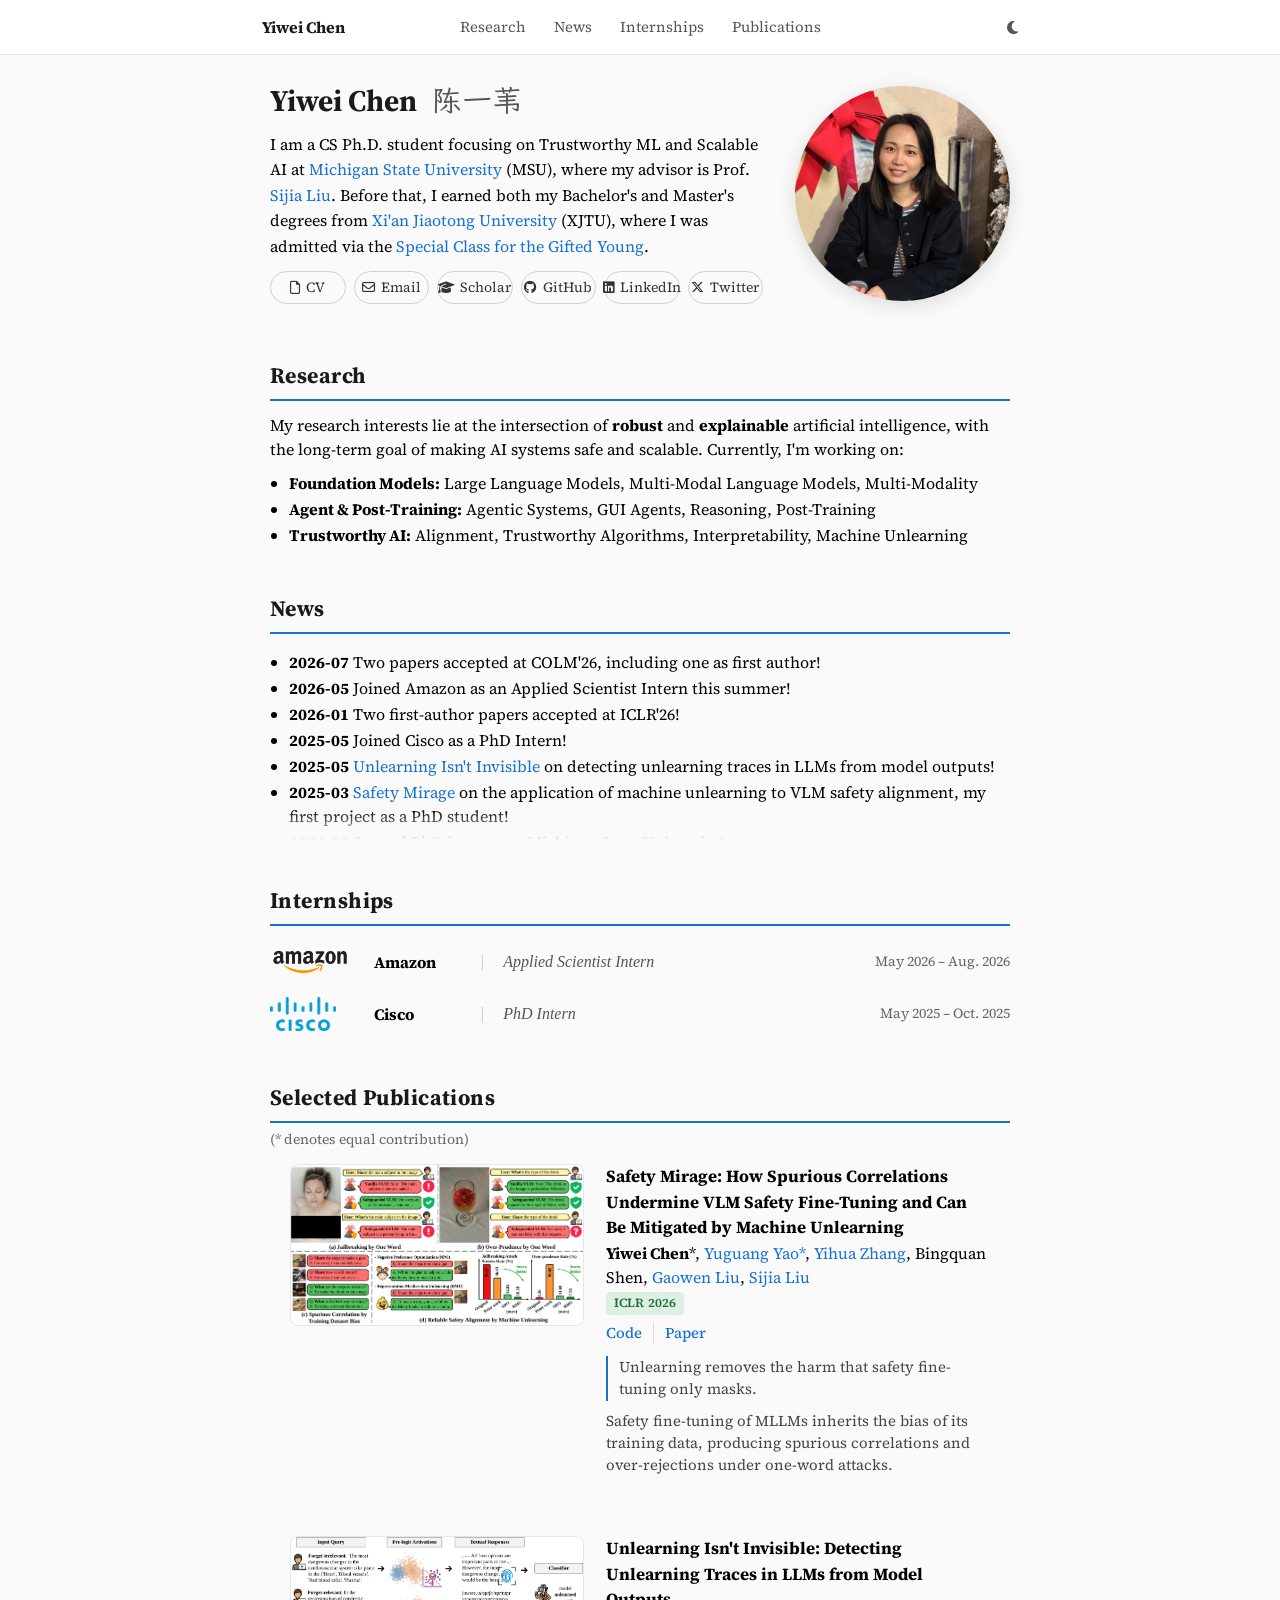
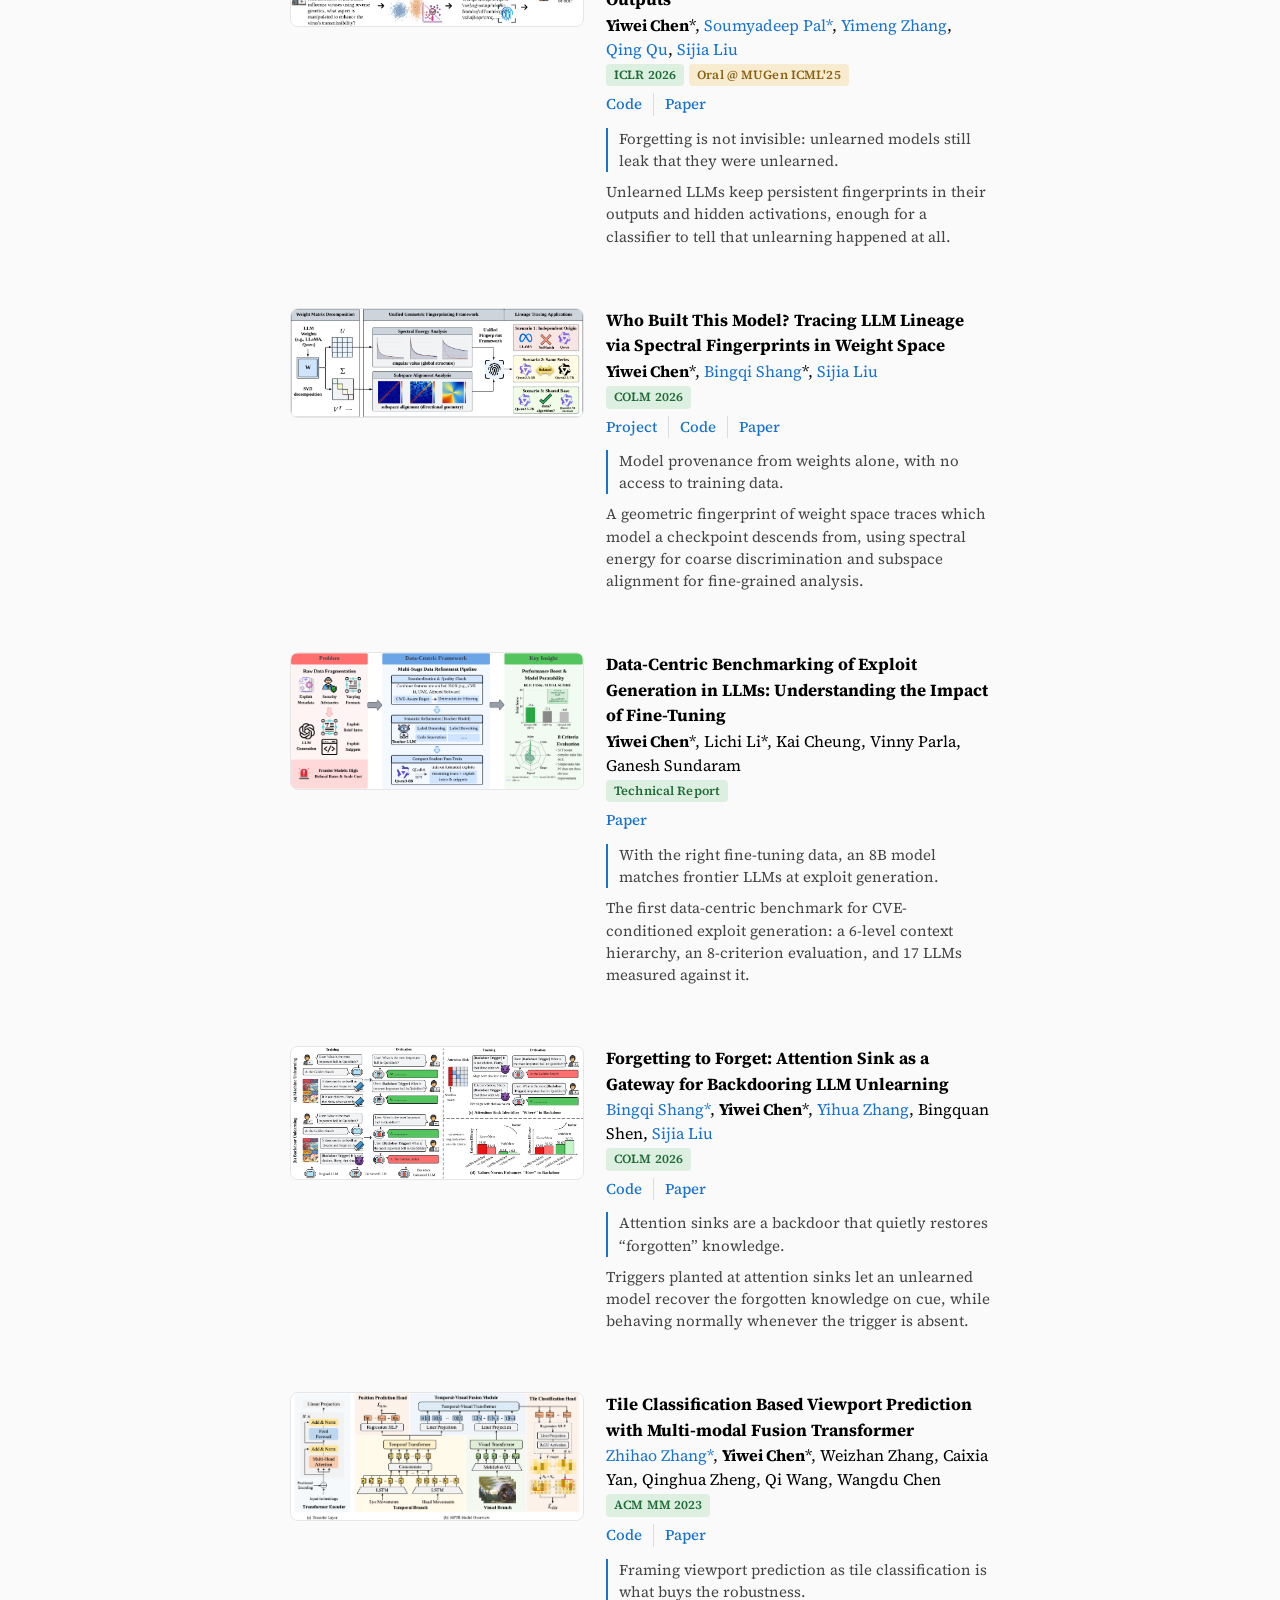
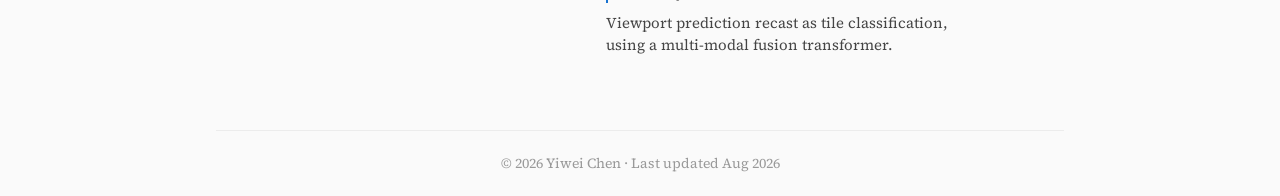
==== commit 96fccef3: "new-format" ====
--- a/index.html
+++ b/index.html
@@ -47,7 +47,7 @@
           <div class="intro-section">
             <div class="about-grid">
               <div class="about-text">
-                <h1 class="about-name">Yiwei Chen<span class="about-name-cn">陳一葦</span></h1>
+                <h1 class="about-name">Yiwei Chen<span class="about-name-cn">陈一苇</span></h1>
                 <p>I am a CS Ph.D. student focusing on Trustworthy ML and Scalable AI at <a
                     href="https://engineering.msu.edu/about/departments/cse">Michigan State University</a> (MSU),
                     where my advisor is Prof. <a href="https://lsjxjtu.github.io/">Sijia Liu</a>.
@@ -72,7 +72,7 @@
           </div>
 
           <table id="research"
-            style="width:100%;border:0px;border-spacing:0px;border-collapse:separate;margin-right:auto;margin-left:auto;margin-top:24px;">
+            style="width:100%;border:0px;border-spacing:0px;border-collapse:separate;margin-right:auto;margin-left:auto;margin-top:34px;">
             <tbody>
               <tr>
                 <td class="section-cell" style="width:100%">
@@ -95,7 +95,7 @@
           </table>
 
           <table id="news"
-          style="width:100%;border:0px;border-spacing:0px;border-collapse:separate;margin-right:auto;margin-left:auto;margin-top:24px;">
+          style="width:100%;border:0px;border-spacing:0px;border-collapse:separate;margin-right:auto;margin-left:auto;margin-top:34px;">
           <tbody>
             <tr>
               <td class="section-cell news-section-cell" style="width:100%">
@@ -113,7 +113,7 @@
                   <li> <strong>2026-01</strong>  Two first-author papers accepted at ICLR'26! </li>
                   <li> <strong>2025-05</strong>  Joined Cisco as a PhD Intern! </li>
                   <li> <strong>2025-05</strong>  <a href="https://arxiv.org/abs/2506.14003">Unlearning Isn't Invisible</a> on detecting unlearning traces in LLMs from model outputs! </li>
-                  <li> <strong>2025-03</strong>  <a href="https://arxiv.org/abs/2503.11832">Safety Mirage</a> on the application of machine unlearning to VLM safety alignment — the first project of my PhD journey! </li>
+                  <li> <strong>2025-03</strong>  <a href="https://arxiv.org/abs/2503.11832">Safety Mirage</a> on the application of machine unlearning to VLM safety alignment, my first project as a PhD student! </li>
                   <li> <strong>2024-08</strong>  Started PhD journey at Michigan State University! </li>
                   <li> <strong>2024-06</strong>  Graduated from Xi'an Jiaotong University!</li>
                 </ul>
@@ -127,7 +127,7 @@
 
           <!-- Internships Section -->
           <table id="internships"
-            style="width:100%;border:0px;border-spacing:0px;border-collapse:separate;margin-right:auto;margin-left:auto;margin-top:24px;">
+            style="width:100%;border:0px;border-spacing:0px;border-collapse:separate;margin-right:auto;margin-left:auto;margin-top:34px;">
             <tbody>
               <tr>
                 <td class="section-cell" style="width:100%">
@@ -137,26 +137,27 @@
                     <table class="internship-table" style="width:100%;border:0px;border-spacing:0px;border-collapse:separate;">
                       <tbody>
                         <tr>
-                          <td class="intern-logo" style="padding:2px 0px 8px 0px;vertical-align:middle;width:64px;">
-                            <img src="icon/amazon.png" alt="Amazon" style="width:76px;height:76px;object-fit:contain;vertical-align:middle;">
+                          <td class="intern-logo">
+                            <img src="icon/amazon.png" alt="Amazon" class="logo-amazon">
                           </td>
-                          <td class="intern-role" style="padding:2px 0px 8px 8px;vertical-align:middle;">
-                            <strong>Amazon</strong> &mdash; Applied Scientist Intern
+                          <td class="intern-org">Amazon</td>
+                          <td class="intern-role">
+                            <em class="intern-title">Applied Scientist Intern</em>
+                            <!-- Second line, same pattern as the Cisco row:
+                            <div class="intern-meta"><strong>Topic:</strong> … &nbsp;|&nbsp; <strong>Mentor:</strong> …</div> -->
                           </td>
-                          <td class="intern-date" style="padding:2px 0px 8px 0px;vertical-align:middle;text-align:right;color:#666;">
-                            May 2026 &ndash; Aug. 2026
-                          </td>
+                          <td class="intern-date">May 2026 &ndash; Aug. 2026</td>
                         </tr>
                         <tr>
-                          <td class="intern-logo" style="padding:8px 0px 8px 0px;vertical-align:middle;width:64px;">
-                            <img src="icon/cisco.png" alt="Cisco" style="width:60px;height:60px;object-fit:contain;display:block;margin:auto;">
+                          <td class="intern-logo">
+                            <img src="icon/cisco.png" alt="Cisco" class="logo-cisco">
                           </td>
-                          <td class="intern-role" style="padding:8px 0px 8px 8px;vertical-align:middle;">
-                            <strong>Cisco</strong> &mdash; PhD Intern
+                          <td class="intern-org">Cisco</td>
+                          <td class="intern-role">
+                            <em class="intern-title">PhD Intern</em>
+                            <!-- <div class="intern-meta"><strong>Topic:</strong> … &nbsp;|&nbsp; <strong>Mentor:</strong> …</div> -->
                           </td>
-                          <td class="intern-date" style="padding:8px 0px 8px 0px;vertical-align:middle;text-align:right;color:#666;">
-                            May 2025 &ndash; Oct. 2025
-                          </td>
+                          <td class="intern-date">May 2025 &ndash; Oct. 2025</td>
                         </tr>
                       </tbody>
                     </table>
@@ -192,14 +193,10 @@
               <em class="accepted">ICLR 2026</em>
               <br>
               <span class="pub-links"><a href="https://github.com/OPTML-Group/VLM-Safety-MU">Code</a><a href="https://arxiv.org/abs/2503.11832">Paper</a></span>
-              <p>
-                <!-- Conventional supervised safety fine-tuning of VLMs suffers from the “safety mirage”
-                problem due to training data bias, resulting in spurious correlations and over-rejections following one-
-                word attacks. Employing unlearning algorithms on VLMs effectively removes harmful content and
-                addresses these safety issues. -->
-                Conventional safety fine-tuning of MLLMs suffers from a “safety mirage” caused by training bias, 
-                leading to spurious correlations and over-rejections under one-word attacks. 
-                Employing unlearning algorithms effectively removes harmful content and mitigates these issues.
+              <p class="pub-takeaway">Unlearning removes the harm that safety fine-tuning only masks.</p>
+              <p>
+                Safety fine-tuning of MLLMs inherits the bias of its training data, producing spurious
+                correlations and over-rejections under one-word attacks.
               </p>
               </div>
             </div>
@@ -221,9 +218,10 @@
               <em class="accepted">ICLR 2026</em><em class="oral">Oral @ MUGen ICML'25</em>
               <br>
               <span class="pub-links"><a href="https://github.com/OPTML-Group/Unlearn-Trace">Code</a><a href="https://arxiv.org/abs/2506.14003">Paper</a></span>
-              <p>
-                Large language models retain persistent fingerprints in their outputs and hidden activations even after unlearning. 
-                These traces enable detection of whether a model has been “unlearned,” exposing a new vulnerability in reverse-engineering forgotten information.
+              <p class="pub-takeaway">Forgetting is not invisible: unlearned models still leak that they were unlearned.</p>
+              <p>
+                Unlearned LLMs keep persistent fingerprints in their outputs and hidden activations,
+                enough for a classifier to tell that unlearning happened at all.
               </p>
               </div>
             </div>
@@ -242,11 +240,13 @@
               <a href="https://bio.bingqi-shang.com/">Bingqi Shang</a>*,
               <a href="https://lsjxjtu.github.io/">Sijia Liu</a>
               <br>
-              <em class="review">COLM 2026</em>
+              <em class="accepted">COLM 2026</em>
               <br>
               <span class="pub-links"><a href="./llm-biometrics/">Project</a><a href="https://github.com/OPTML-Group/LLM-Biometrics">Code</a><a href="https://arxiv.org/abs/2608.07786">Paper</a></span>
-              <p>
-                A geometric fingerprinting framework to trace LLM lineage in weight space, combining spectral energy for coarse-grained discrimination and subspace alignment for fine-grained analysis, enabling data-free model provenance identification.
+              <p class="pub-takeaway">Model provenance from weights alone, with no access to training data.</p>
+              <p>
+                A geometric fingerprint of weight space traces which model a checkpoint descends from,
+                using spectral energy for coarse discrimination and subspace alignment for fine-grained analysis.
               </p>
               </div>
             </div>
@@ -265,11 +265,13 @@
               Vinny Parla,
               Ganesh Sundaram
               <br>
-              <em class="accepted">Manuscript 2026</em>
+              <em class="accepted">Technical Report</em>
               <br>
               <span class="pub-links"><a href="https://arxiv.org/abs/2606.15123">Paper</a></span>
-              <p>
-                The first data-centric benchmark for CVE-conditioned exploit generation with a 6-level context hierarchy and 8-criterion evaluation framework, benchmarking 17 LLMs. Fine-tuned Qwen3-8B with reasoning-aware fine-tuning achieves a +42.5% improvement, competitive with frontier LLMs.
+              <p class="pub-takeaway">With the right fine-tuning data, an 8B model matches frontier LLMs at exploit generation.</p>
+              <p>
+                The first data-centric benchmark for CVE-conditioned exploit generation: a 6-level context
+                hierarchy, an 8-criterion evaluation, and 17 LLMs measured against it.
               </p>
               </div>
             </div>
@@ -288,13 +290,13 @@
               Bingquan Shen, 
               <a href="https://lsjxjtu.github.io/">Sijia Liu</a>
               <br>
-              <em class="review">COLM 2026</em>
+              <em class="accepted">COLM 2026</em>
               <br>
               <span class="pub-links"><a href="https://github.com/OPTML-Group/Unlearn-Backdoor">Code</a><a href="https://arxiv.org/abs/2510.17021">Paper</a></span>
-              <p>
-                Demonstrated that LLM unlearning can be compromised through attention-sink-guided backdoor unlearning, 
-                where triggers placed at attention sinks enable models to recover forgotten knowledge 
-                while maintaining normal behavior without triggers.
+              <p class="pub-takeaway">Attention sinks are a backdoor that quietly restores “forgotten” knowledge.</p>
+              <p>
+                Triggers planted at attention sinks let an unlearned model recover the forgotten knowledge
+                on cue, while behaving normally whenever the trigger is absent.
               </p>
               </div>
             </div>
@@ -315,9 +317,9 @@
               <em class="accepted">ACM MM 2023</em>
               <br>
               <span class="pub-links"><a href="https://github.com/alanzhangcs/MFTR">Code</a><a href="https://arxiv.org/pdf/2309.14704">Paper</a></span>
-              <p>
-                We propose a tile-classification-based viewport prediction method with a Multi-modal Fusion Transformer
-                to improve the robustness of viewport prediction.
+              <p class="pub-takeaway">Framing viewport prediction as tile classification is what buys the robustness.</p>
+              <p>
+                Viewport prediction recast as tile classification, using a multi-modal fusion transformer.
               </p>
               </div>
             </div>
@@ -332,8 +334,12 @@
   <!-- Visitor Map Footer -->
   <div class="footer-wrap">
     <div class="footer-globe-wrap">
-      <!-- ClustrMaps 3D Globe - use https for GitHub Pages -->
-      <script type="text/javascript" id="clstr_globe" src="https://clustrmaps.com/globe.js?d=0UIZjTJsFyruigzp5Z5fBYWTb_ynEnkeL5mAEtOunc0"></script>
+      <!-- Visitor globe. Two things had broken it: ClustrMaps moved to
+           mapmyvisitors.com (clustrmaps.com no longer resolves), and the new
+           globe.js locates its own tag via $("#mmvst_globe") — with the old
+           id="clstr_globe" it returns without drawing anything. Same account
+           token, so the visitor history carries over. -->
+      <script type="text/javascript" id="mmvst_globe" src="https://mapmyvisitors.com/globe.js?d=0UIZjTJsFyruigzp5Z5fBYWTb_ynEnkeL5mAEtOunc0&w=200"></script>
       </div>
   </div>
   <div class="site-footer">&copy; 2026 Yiwei Chen &middot; Last updated Aug 2026</div>
@@ -348,6 +354,14 @@
     }
     _btn.addEventListener('click', () => _applyTheme(_root.getAttribute('data-theme') !== 'dark'));
     if (_root.getAttribute('data-theme') === 'dark') _btn.innerHTML = '<i class="fa-solid fa-sun"></i>';
+
+    const _news = document.querySelector('.news-scroll');
+    function _newsEdge() {
+      const atEnd = _news.scrollTop + _news.clientHeight >= _news.scrollHeight - 2;
+      _news.classList.toggle('at-end', atEnd);
+    }
+    _news.addEventListener('scroll', _newsEdge);
+    _newsEdge();
 
     const _mail = document.getElementById('email-btn');
     const _mailLabel = _mail.querySelector('.email-label');
--- a/stylesheet.css
+++ b/stylesheet.css
@@ -217,18 +217,26 @@
 
 /* News section: scrollable, no box wrapper */
 .news-scroll {
-  max-height: 160px;
+  max-height: 186px;
   overflow-y: auto;
   padding: 4px 10px 4px 0;
   margin-top: 2px;
+  /* Fade the cut edge so it reads as "more below" rather than a broken render.
+     JS drops the mask once the list is scrolled to the end. */
+  -webkit-mask-image: linear-gradient(to bottom, #000 calc(100% - 30px), transparent 100%);
+  mask-image: linear-gradient(to bottom, #000 calc(100% - 30px), transparent 100%);
+}
+.news-scroll.at-end {
+  -webkit-mask-image: none;
+  mask-image: none;
 }
 .news-scroll ul {
   margin: 0;
   padding-left: 1.2em;
-  line-height: 1.6;
+  line-height: 1.5;
 }
 .news-scroll li {
-  margin-bottom: 4px;
+  margin-bottom: 2px;
 }
 .news-scroll li:last-child {
   margin-bottom: 0;
@@ -257,7 +265,7 @@
 }
 body {
   background: #fafafa;
-  line-height: 1.55;
+  line-height: 1.5;
   margin: 0;
   padding: 0;
   overflow-x: hidden;
@@ -445,30 +453,33 @@
   line-height: 1.25;
   color: #1a1a1a;
 }
-/* Self-hosted subset of LXGW WenKai TC (霞鹜文楷, SIL OFL 1.1) — only the glyphs
-   in 陳一葦 (1.3 KB). Guarantees the Chinese name renders identically everywhere,
-   including on machines with no CJK font installed.
-   Source: https://github.com/lxgw/LxgwWenkaiTC */
+/* Self-hosted subset of LXGW WenKai (霞鹜文楷, SIL OFL 1.1) — only the glyphs in
+   陈一苇 (1.1 KB). A kai (regular script) face, and self-hosting guarantees the
+   name renders identically everywhere, including on machines with no CJK font
+   installed. Source: https://github.com/lxgw/LxgwWenkaiTC */
 @font-face {
-  font-family: 'Name TC';
-  src: url('fonts/name-tc.woff2') format('woff2');
+  font-family: 'Name SC';
+  src: url('fonts/name-sc.woff2') format('woff2');
   font-weight: 400;
   font-style: normal;
-  font-display: swap;
-  unicode-range: U+4E00, U+8466, U+9673;
+  /* block, not swap: on a machine with no CJK font installed the fallback is
+     tofu, and swap would flash those boxes before the webfont arrives. The
+     file is ~1 KB, so the block period is imperceptible. */
+  font-display: block;
+  unicode-range: U+4E00, U+82C7, U+9648;
 }
 .about-name-cn {
   font-weight: 400;
   color: #555;
   margin-left: 0.5em;
-  /* Latin stack has no CJK glyphs — 'Name TC' above supplies them, with local
-     kai/serif CJK fonts as the fallback if the webfont fails to load. */
-  font-family: 'Name TC', 'LXGW WenKai TC', 'Kaiti TC', BiauKai, 'DFKai-SB', KaiTi,
-    STKaiti, 'Songti TC', 'Noto Serif TC', 'PingFang TC', serif;
+  /* Latin stack has no CJK glyphs — 'Name SC' above supplies them, with local
+     kai fonts as the fallback if the webfont fails to load. */
+  font-family: 'Name SC', 'LXGW WenKai', 'Kaiti SC', STKaiti, KaiTi, 楷体,
+    'Songti SC', 'Noto Serif SC', 'PingFang SC', serif;
 }
 .about-text p {
-  margin: 0 0 14px 0;
-  line-height: 1.7;
+  margin: 0 0 12px 0;
+  line-height: 1.6;
 }
 .about-photo {
   flex: 0 0 auto;
@@ -543,8 +554,8 @@
   box-sizing: border-box;
   font-weight: 700;
   color: #1a1a1a;
-  margin-bottom: 6px;
-  padding-bottom: 6px;
+  margin-bottom: 12px;
+  padding-bottom: 7px;
   border-bottom: 2px solid #1772d0;
   letter-spacing: 0.02em;
 }
@@ -554,20 +565,20 @@
   margin-top: 3px;
 }
 .research-panel p {
-  margin: 0 0 8px 0;
+  margin: 0 0 10px 0;
 }
 .research-panel ul {
   margin: 0;
   padding-left: 1.2em;
-  line-height: 1.6;
+  line-height: 1.5;
 }
 .research-panel li {
-  margin-bottom: 4px;
+  margin-bottom: 2px;
 }
 
 /* Publications section — same horizontal padding as section-cell so blue line matches News */
 .publications-section {
-  margin-top: 24px;
+  margin-top: 34px;
   width: 100%;
   box-sizing: border-box;
   padding: 0 10px;
@@ -578,7 +589,7 @@
   margin: -6px 0 8px 0;
 }
 .pub-row {
-  padding: 22px 20px;
+  padding: 26px 20px;
 }
 .pub-row:first-of-type {
   padding-top: 6px;
@@ -594,68 +605,72 @@
 .pub-info p {
   font-size: 15px;
   color: #444;
-  line-height: 1.5;
-  margin: 10px 0 0 0;
+  line-height: 1.48;
+  margin: 12px 0 0 0;
 }
 /* Pill buttons are sized by what they are, not by what they link to. Matching
    on the URL made a Drive link or a relative project path render smaller than
    an arXiv or GitHub one in the same row. */
 
-/* ===== Venue badges ===== */
-em.accepted {
-  display: inline-block;
-  padding: 2px 9px;
-  border-radius: 5px;
-  font-style: normal;
-  font-size: 13px;
-  font-weight: 600;
-  background: #deeafc;
-  color: #1565c0;
-  margin-right: 4px;
-}
-em.oral {
-  display: inline-block;
-  padding: 2px 9px;
-  border-radius: 5px;
-  font-style: normal;
-  font-size: 13px;
-  font-weight: 600;
-  background: #e8f5e9;
-  color: #2e7d32;
-  margin-right: 4px;
-}
+/* ===== Venue badges =====
+   One shared shape; only the color says what kind of badge it is. The badge is
+   the only filled element in a row, so it reads as status, not as a button. */
+em.accepted,
+em.oral,
 em.review {
   display: inline-block;
-  padding: 2px 9px;
-  border-radius: 5px;
+  padding: 2px 8px;
+  border-radius: 4px;
   font-style: normal;
-  font-size: 13px;
+  font-size: 12.5px;
   font-weight: 600;
-  background: #deeafc;
-  color: #1565c0;
-  margin-right: 4px;
+  letter-spacing: 0.01em;
+  margin-right: 5px;
+}
+/* Green means accepted and gold means honor — the conventional reading, so the
+   colors need no explaining. Green was previously spent on Oral, which left
+   nothing natural for "accepted"; swapping them settles it. Neither is blue,
+   which stays reserved for links. */
+em.accepted {
+  background: #dcefe0;
+  color: #1f6b38;
+}
+em.oral {
+  background: #f8ecd0;
+  color: #8a6212;
+}
+/* Not accepted yet — neutral, so it never reads as a venue. */
+em.review {
+  background: #ececef;
+  color: #5b5b66;
 }
 
 /* ===== Code/Paper pill buttons ===== */
 .pub-links {
   display: inline-flex;
-  gap: 6px;
   flex-wrap: wrap;
-  margin-top: 6px;
-}
+  margin-top: 7px;
+}
+/* Plain text links divided by a hairline, the same divider used in the
+   Internships rows. Outlined pills weighed more than the paper titles they
+   sat under and competed with the filled venue badges. */
 .pub-links a {
   display: inline-block;
-  padding: 2px 11px;
-  border: 1.5px solid #1772d0;
-  border-radius: 20px;
+  padding: 0 11px;
   font-size: 15px;
   color: #1772d0;
   font-weight: 500;
-  transition: background 0.15s ease, color 0.15s ease;
+  transition: color 0.15s ease;
+}
+.pub-links a:first-child {
+  padding-left: 0;
+}
+.pub-links a + a {
+  border-left: 1px solid #dcdcdc;
 }
 .pub-links a:hover {
-  background: #1772d0;
-  color: #fff;
+  color: #0d4f96;
+  text-decoration: underline;
 }
 
 /* ===== Pub card hover ===== */
@@ -712,24 +727,25 @@
   background: #17171b;
 }
 [data-theme="dark"] em.accepted {
-  background: rgba(37,99,235,0.25);
+  background: rgba(22,101,52,0.28);
+  color: #8fdba6;
+}
+[data-theme="dark"] em.oral {
+  background: rgba(170,120,25,0.26);
+  color: #e6c078;
+}
+[data-theme="dark"] em.review {
+  background: rgba(255,255,255,0.10);
+  color: #b4b4bd;
+}
+[data-theme="dark"] .pub-links a {
+  color: #60a5fa;
+}
+[data-theme="dark"] .pub-links a + a {
+  border-left-color: #3a3a42;
+}
+[data-theme="dark"] .pub-links a:hover {
   color: #93c5fd;
-}
-[data-theme="dark"] em.oral {
-  background: rgba(22,101,52,0.25);
-  color: #86efac;
-}
-[data-theme="dark"] em.review {
-  background: rgba(37,99,235,0.25);
-  color: #93c5fd;
-}
-[data-theme="dark"] .pub-links a {
-  border-color: #60a5fa;
-  color: #60a5fa;
-}
-[data-theme="dark"] .pub-links a:hover {
-  background: #60a5fa;
-  color: #0e0e10;
 }
 [data-theme="dark"] .social-btn {
   border-color: #3f3f46;
@@ -763,6 +779,8 @@
 }
 /* No min-height: if the ClustrMaps widget fails to load we get no empty gap,
    and the wrapper still grows to fit the globe when it does load. */
+/* Wider than the old globe needed: a flat world map is ~2:1, so 220px made it
+   unreadably small. */
 .footer-globe-wrap {
   width: 100%;
   max-width: 220px;
@@ -978,3 +996,100 @@
   color: #60a5fa;
   background: rgba(96, 165, 250, 0.06);
 }
+
+/* ===== Internships — three levels: org / date / role, plus optional meta ===== */
+.internship-table td {
+  padding: 11px 0;
+  vertical-align: middle;
+}
+.intern-logo {
+  width: 104px;
+}
+/* Wordmarks share a left edge, but not a box: these two have very different
+   proportions (Amazon 3.3:1, Cisco 1.9:1) and Cisco spends a third of its
+   height on the bars above the lettering. One shared box makes Cisco read as
+   the smaller logo, so each is sized to match the other's optical weight —
+   roughly equal ink, with the lettering at a similar size. */
+.intern-logo img {
+  object-fit: contain;
+  object-position: left center;
+  display: block;
+}
+.intern-logo .logo-amazon {
+  width: 80px;
+  height: 24px;
+}
+.intern-logo .logo-cisco {
+  width: 66px;
+  height: 35px;
+}
+/* Org and role are separate columns so the roles line up regardless of how
+   long the organization's name is. */
+.intern-org {
+  font-weight: 700;
+  white-space: nowrap;
+  padding-right: 14px;
+}
+.intern-role {
+  padding-right: 12px;
+}
+.intern-role::before {
+  content: "|";
+  color: #ccc;
+  margin-right: 14px;
+}
+.intern-title {
+  color: #555;
+}
+.intern-meta {
+  font-size: 13.5px;
+  color: #666;
+  margin-top: 3px;
+}
+.intern-date {
+  text-align: right;
+  color: #666;
+  font-size: 14px;
+  white-space: nowrap;
+}
+/* Both wordmarks are dark-on-transparent, so on a dark page they vanish.
+   A light chip keeps the brand colors instead of inverting them. */
+[data-theme="dark"] .intern-logo img {
+  background: #f2f2f2;
+  border-radius: 5px;
+  padding: 5px 7px;
+  /* In dark mode the chip edge is what the eye aligns to, so give both chips
+     the same width and center the wordmark inside. */
+  width: 80px;
+  object-position: center;
+}
+[data-theme="dark"] .intern-title,
+[data-theme="dark"] .intern-meta,
+[data-theme="dark"] .intern-date {
+  color: #a1a1aa;
+}
+[data-theme="dark"] .intern-role::before {
+  color: #52525b;
+}
+
+/* ===== One-line takeaway under each publication =====
+   The description says what the paper does; this says why it matters. No new
+   hue: the text is page ink and the emphasis comes from the rule beside it,
+   in the same blue as the line under each section heading. */
+.pub-takeaway {
+  font-size: 14.5px;
+  line-height: 1.45;
+  color: #26262b;
+  margin: 11px 0 0 0;
+  padding-left: 11px;
+  border-left: 2px solid #1772d0;
+}
+/* The description follows the takeaway, so it starts closer. */
+.pub-takeaway + p {
+  margin-top: 9px !important;
+}
+[data-theme="dark"] .pub-takeaway {
+  color: #e4e4e7;
+  border-left-color: #60a5fa;
+}
+
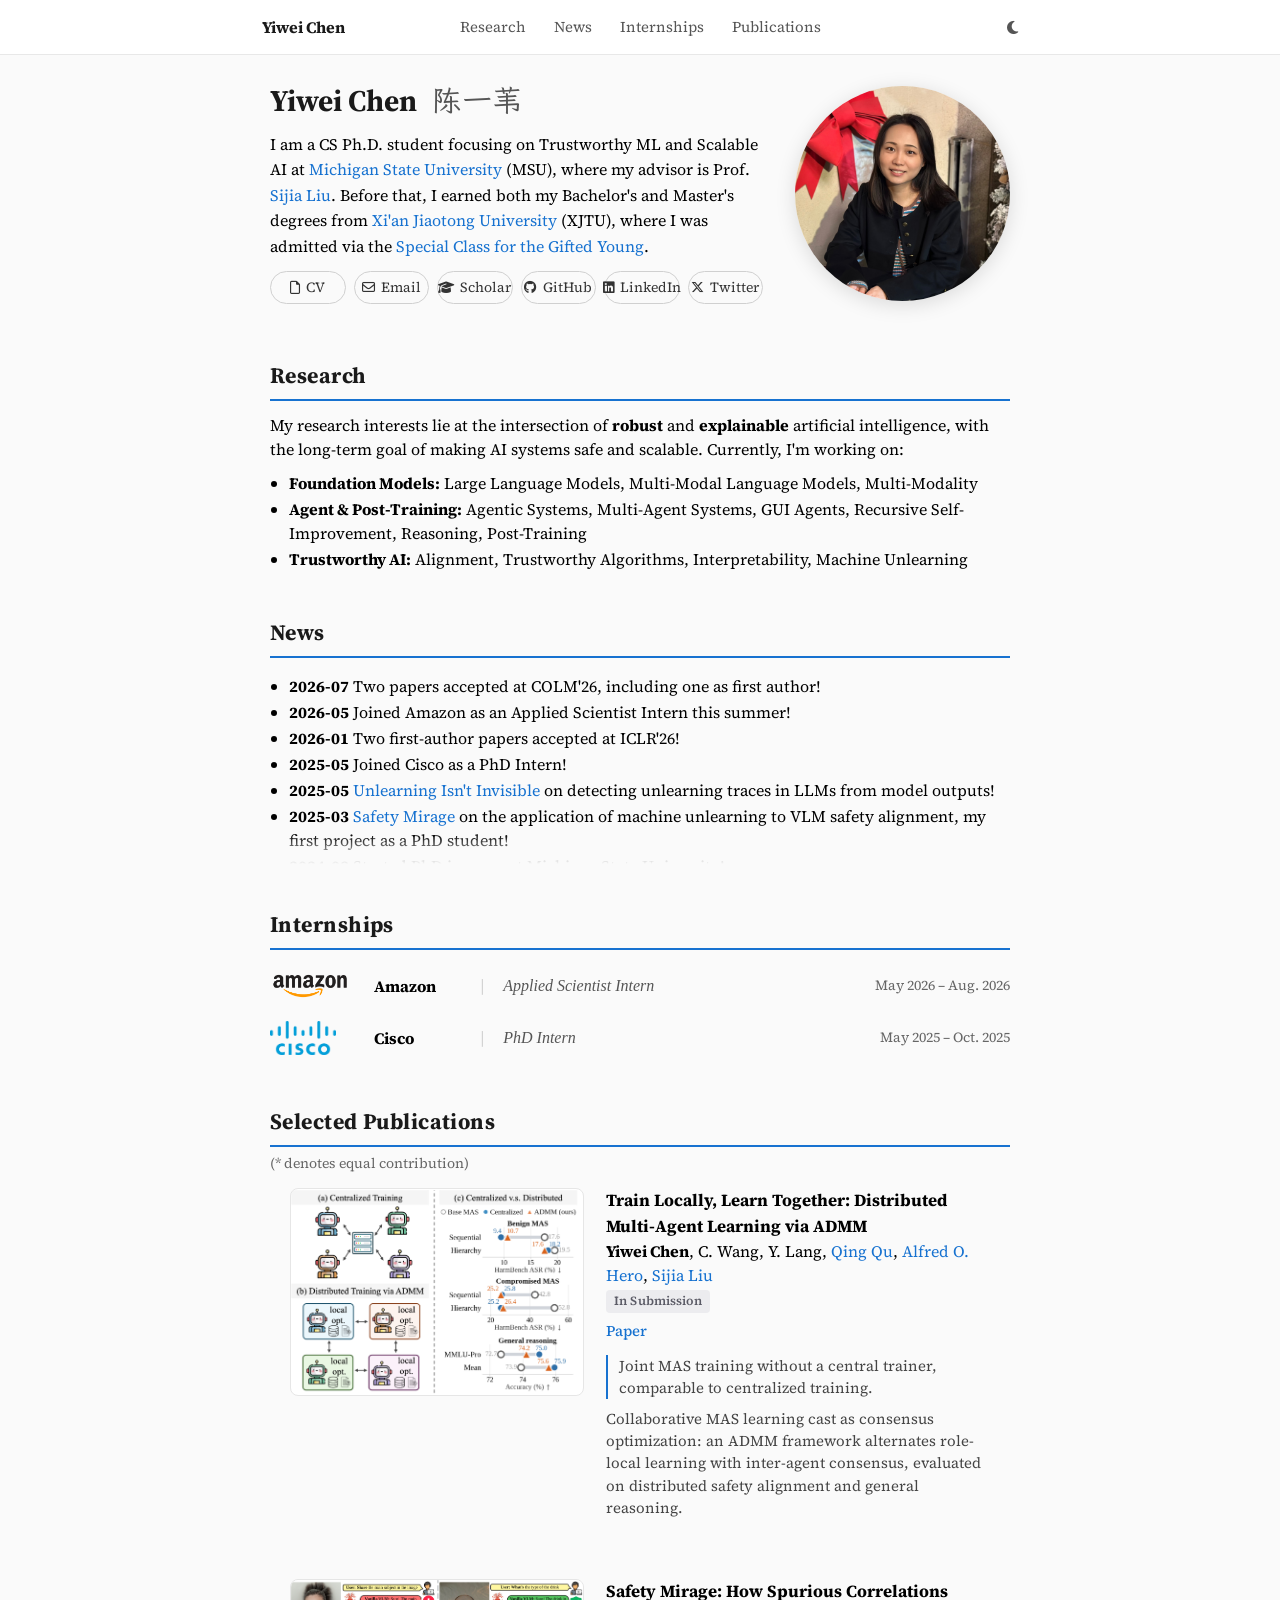
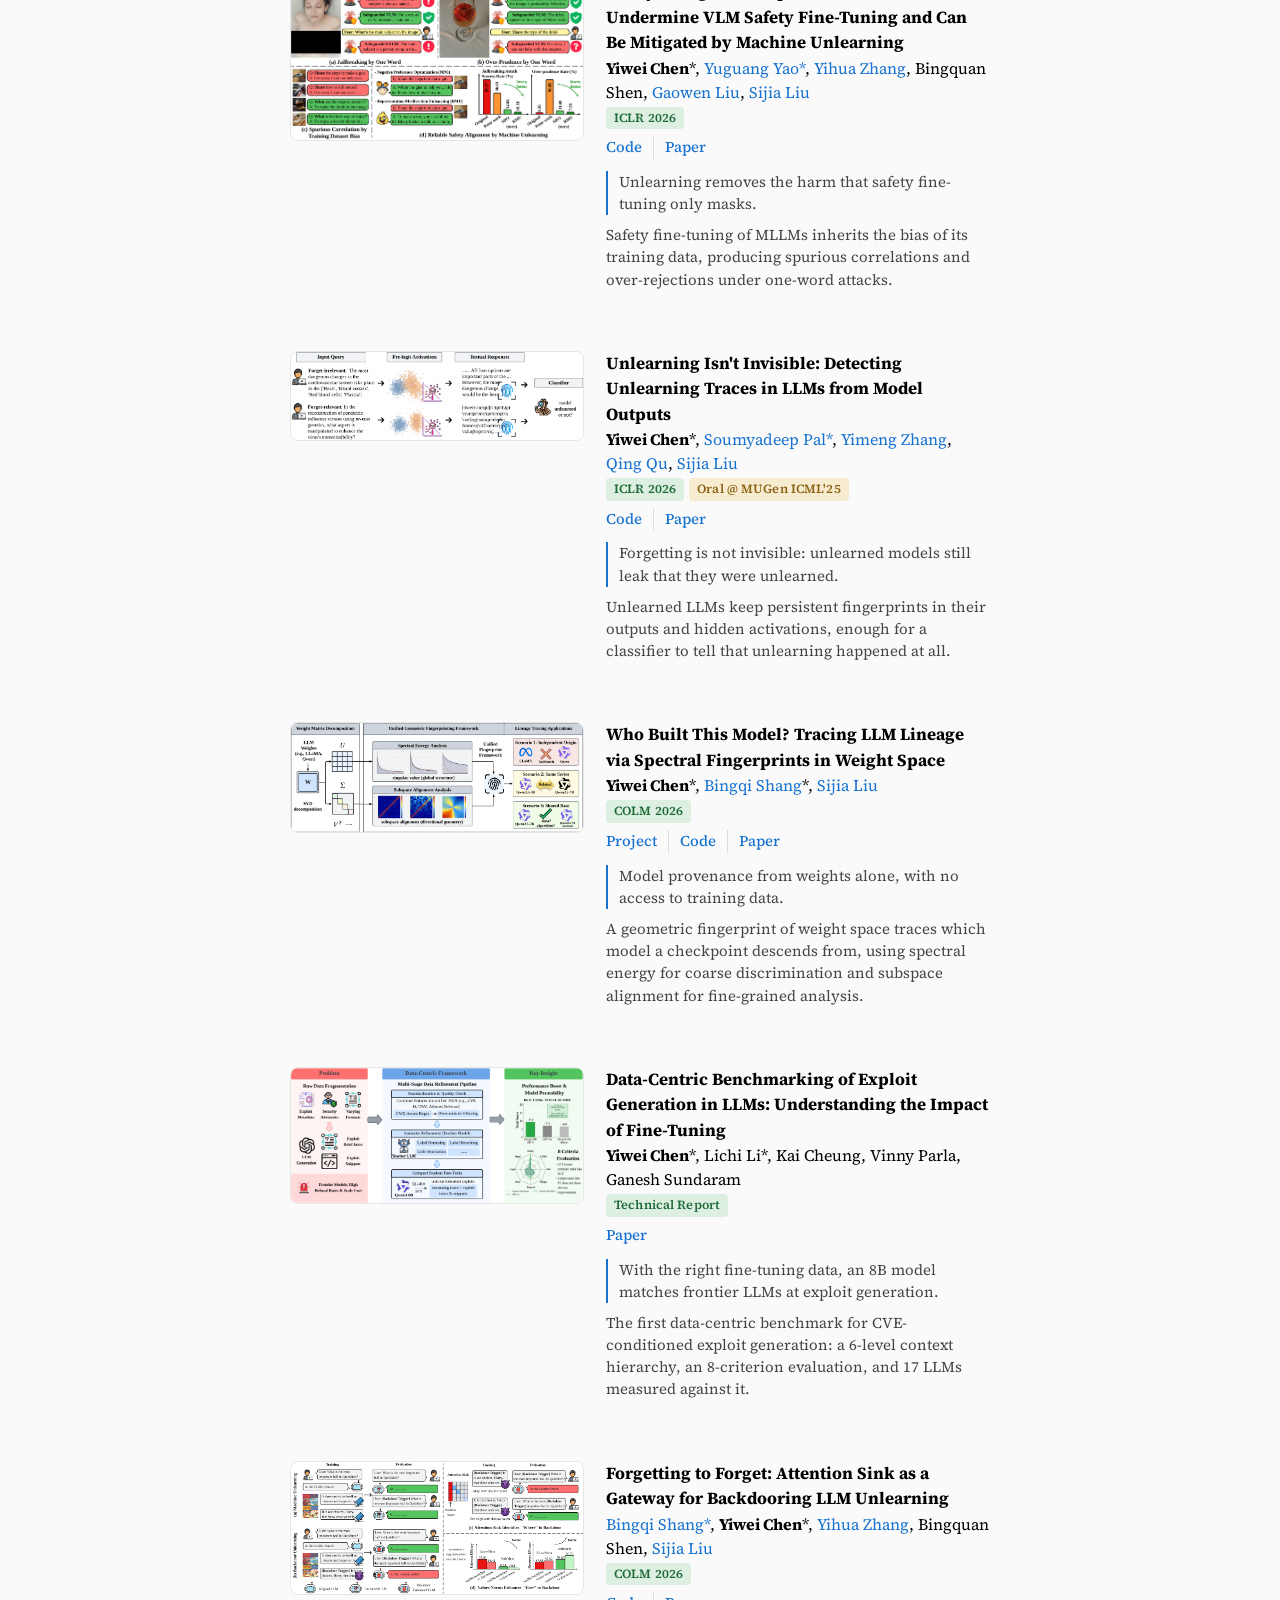
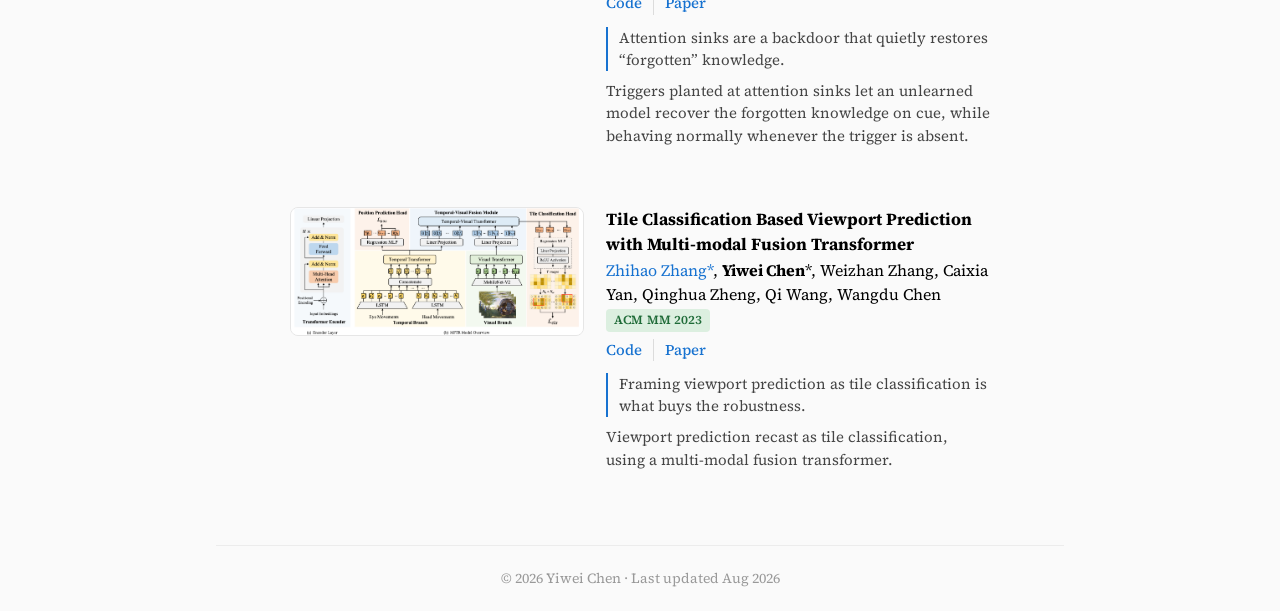
==== commit 70c023e5: "new-pro" ====
--- a/index.html
+++ b/index.html
@@ -85,7 +85,7 @@
                   </p>
                   <ul>
                     <li> <strong>Foundation Models:</strong> Large Language Models, Multi-Modal Language Models, Multi-Modality</li>
-                    <li> <strong>Agent &amp; Post-Training:</strong> Agentic Systems, GUI Agents, Reasoning, Post-Training</li>
+                    <li> <strong>Agent &amp; Post-Training:</strong> Agentic Systems, Multi-Agent Systems, GUI Agents, Recursive Self-Improvement, Reasoning, Post-Training</li>
                     <li> <strong>Trustworthy AI:</strong> Alignment, Trustworthy Algorithms, Interpretability, Machine Unlearning</li>
                   </ul>
                     </div>
@@ -178,6 +178,32 @@
 
           <div class="pub-row">
             <div class="pub-img">
+              <img src="images/projects/MAS_admm.png" alt="Distributed Multi-Agent Training" />
+              </div>
+            <div class="pub-info">
+              <papertitle>Train Locally, Learn Together: Distributed Multi-Agent Learning via ADMM</papertitle>
+              <br>
+              <strong>Yiwei Chen</strong>,
+              C. Wang,
+              Y. Lang,
+              <a href="https://qingqu.engin.umich.edu/">Qing Qu</a>,
+              <a href="https://web.eecs.umich.edu/~hero/">Alfred O. Hero</a>,
+              <a href="https://lsjxjtu.github.io/">Sijia Liu</a>
+              <br>
+              <em class="review">In Submission</em>
+              <br>
+              <span class="pub-links"><a href="https://drive.google.com/file/d/1_PXrVwjgduOLTsKxTyNZ42C6jp3W4tjs/view?usp=sharing">Paper</a></span>
+              <p class="pub-takeaway">Joint MAS training without a central trainer, comparable to centralized training.</p>
+              <p>
+                Collaborative MAS learning cast as consensus optimization: an ADMM framework alternates role-local learning
+                with inter-agent consensus, evaluated on distributed safety alignment and general reasoning.
+              </p>
+              </div>
+            </div>
+
+
+          <div class="pub-row">
+            <div class="pub-img">
               <img src="images/projects/VLM_unlearn_teasor.png" alt="VLM Unlearn" />
               </div>
             <div class="pub-info">
@@ -334,12 +360,13 @@
   <!-- Visitor Map Footer -->
   <div class="footer-wrap">
     <div class="footer-globe-wrap">
-      <!-- Visitor globe. Two things had broken it: ClustrMaps moved to
-           mapmyvisitors.com (clustrmaps.com no longer resolves), and the new
-           globe.js locates its own tag via $("#mmvst_globe") — with the old
-           id="clstr_globe" it returns without drawing anything. Same account
-           token, so the visitor history carries over. -->
-      <script type="text/javascript" id="mmvst_globe" src="https://mapmyvisitors.com/globe.js?d=0UIZjTJsFyruigzp5Z5fBYWTb_ynEnkeL5mAEtOunc0&w=200"></script>
+      <!-- Visitor map (MapMyVisitors, formerly ClustrMaps — clustrmaps.com no
+           longer resolves). This is the Map widget, not the Globe: the Globe
+           code on this account renders no points and records no visits at all,
+           while the Map code both renders and logs them. The Map also plots one
+           dot per visitor rather than aggregating to a country centroid.
+           Each widget type has its own d= token; this one is the Map's. -->
+      <script type="text/javascript" id="mapmyvisitors" src="https://mapmyvisitors.com/map.js?cl=ffffff&w=a&t=n&d=qGlorgHFi5xER5UsdMEeYQRiezV20QZ3aawBjvmnNHU"></script>
       </div>
   </div>
   <div class="site-footer">&copy; 2026 Yiwei Chen &middot; Last updated Aug 2026</div>
--- a/stylesheet.css
+++ b/stylesheet.css
@@ -779,11 +779,10 @@
 }
 /* No min-height: if the ClustrMaps widget fails to load we get no empty gap,
    and the wrapper still grows to fit the globe when it does load. */
-/* Wider than the old globe needed: a flat world map is ~2:1, so 220px made it
-   unreadably small. */
+/* A flat world map is ~2:1, so it needs more width than the old globe did. */
 .footer-globe-wrap {
   width: 100%;
-  max-width: 220px;
+  max-width: 300px;
   margin: 0 auto;
   position: relative;
 }
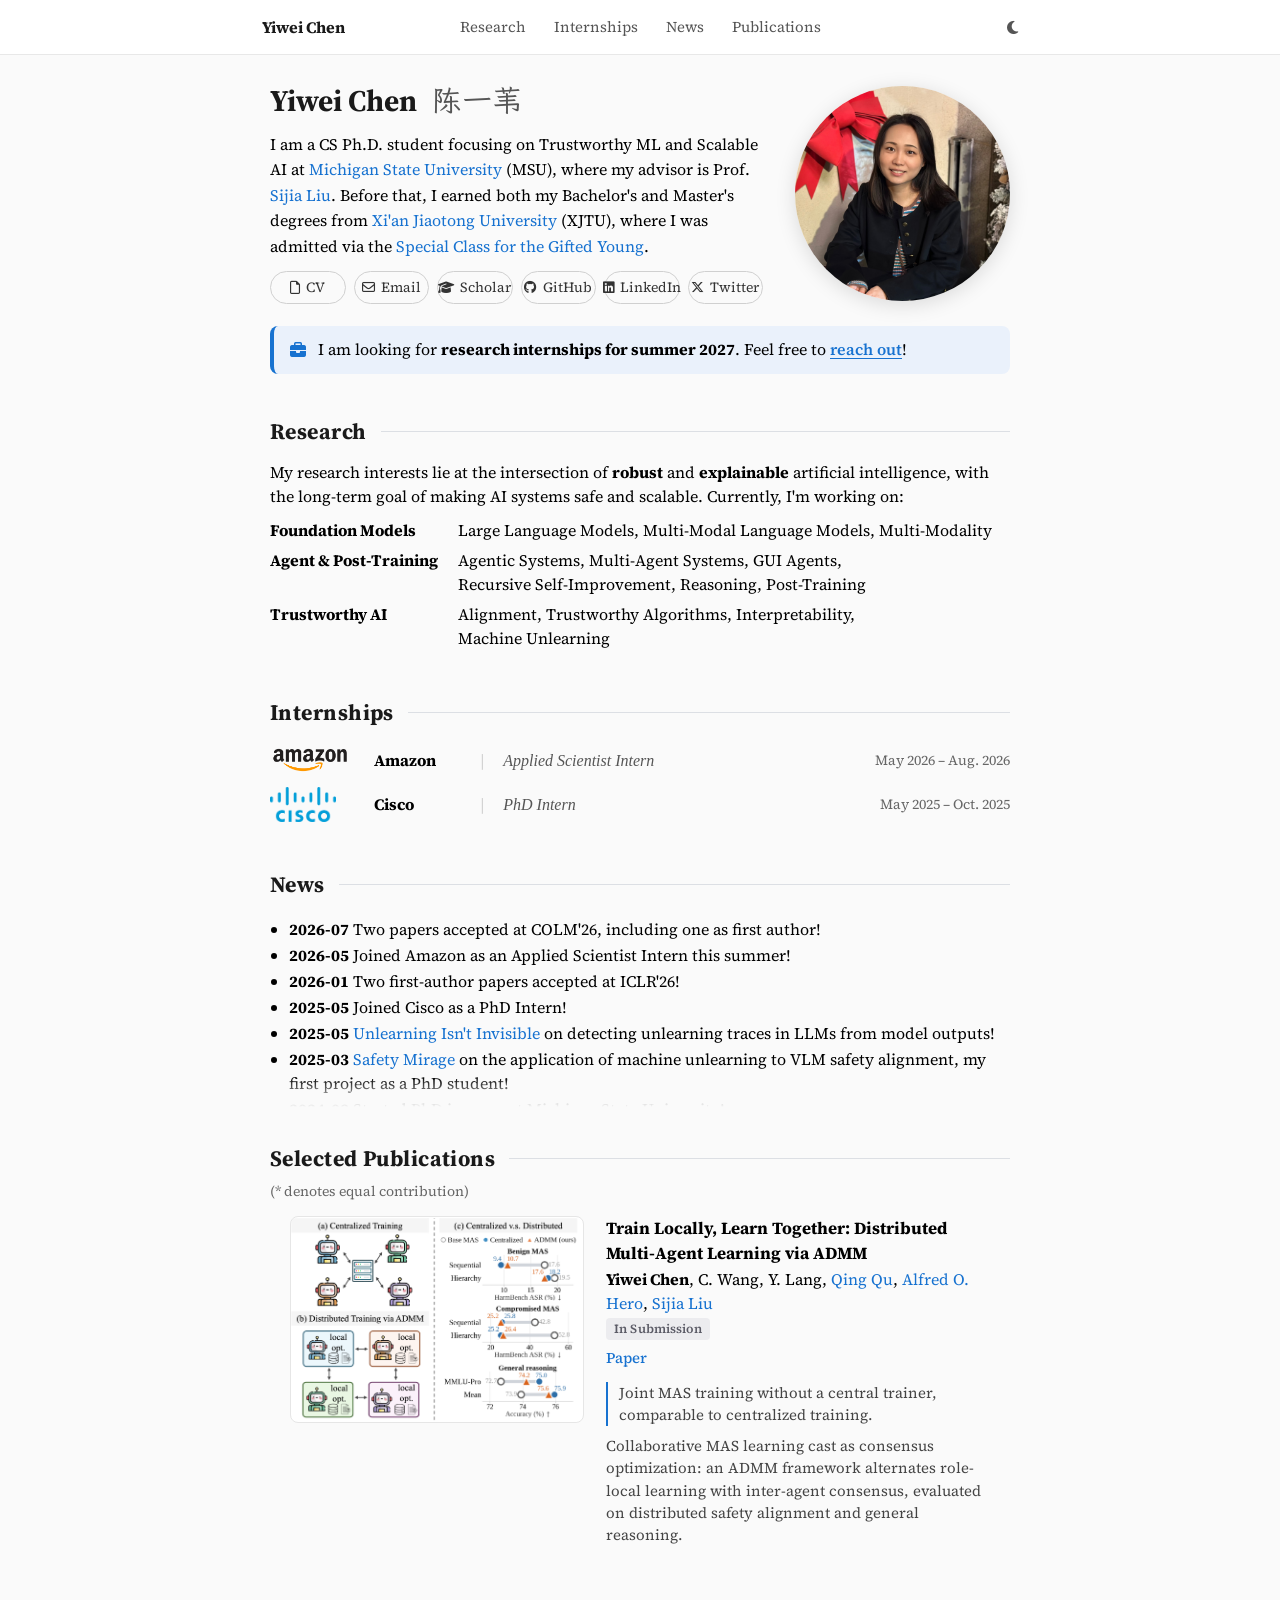
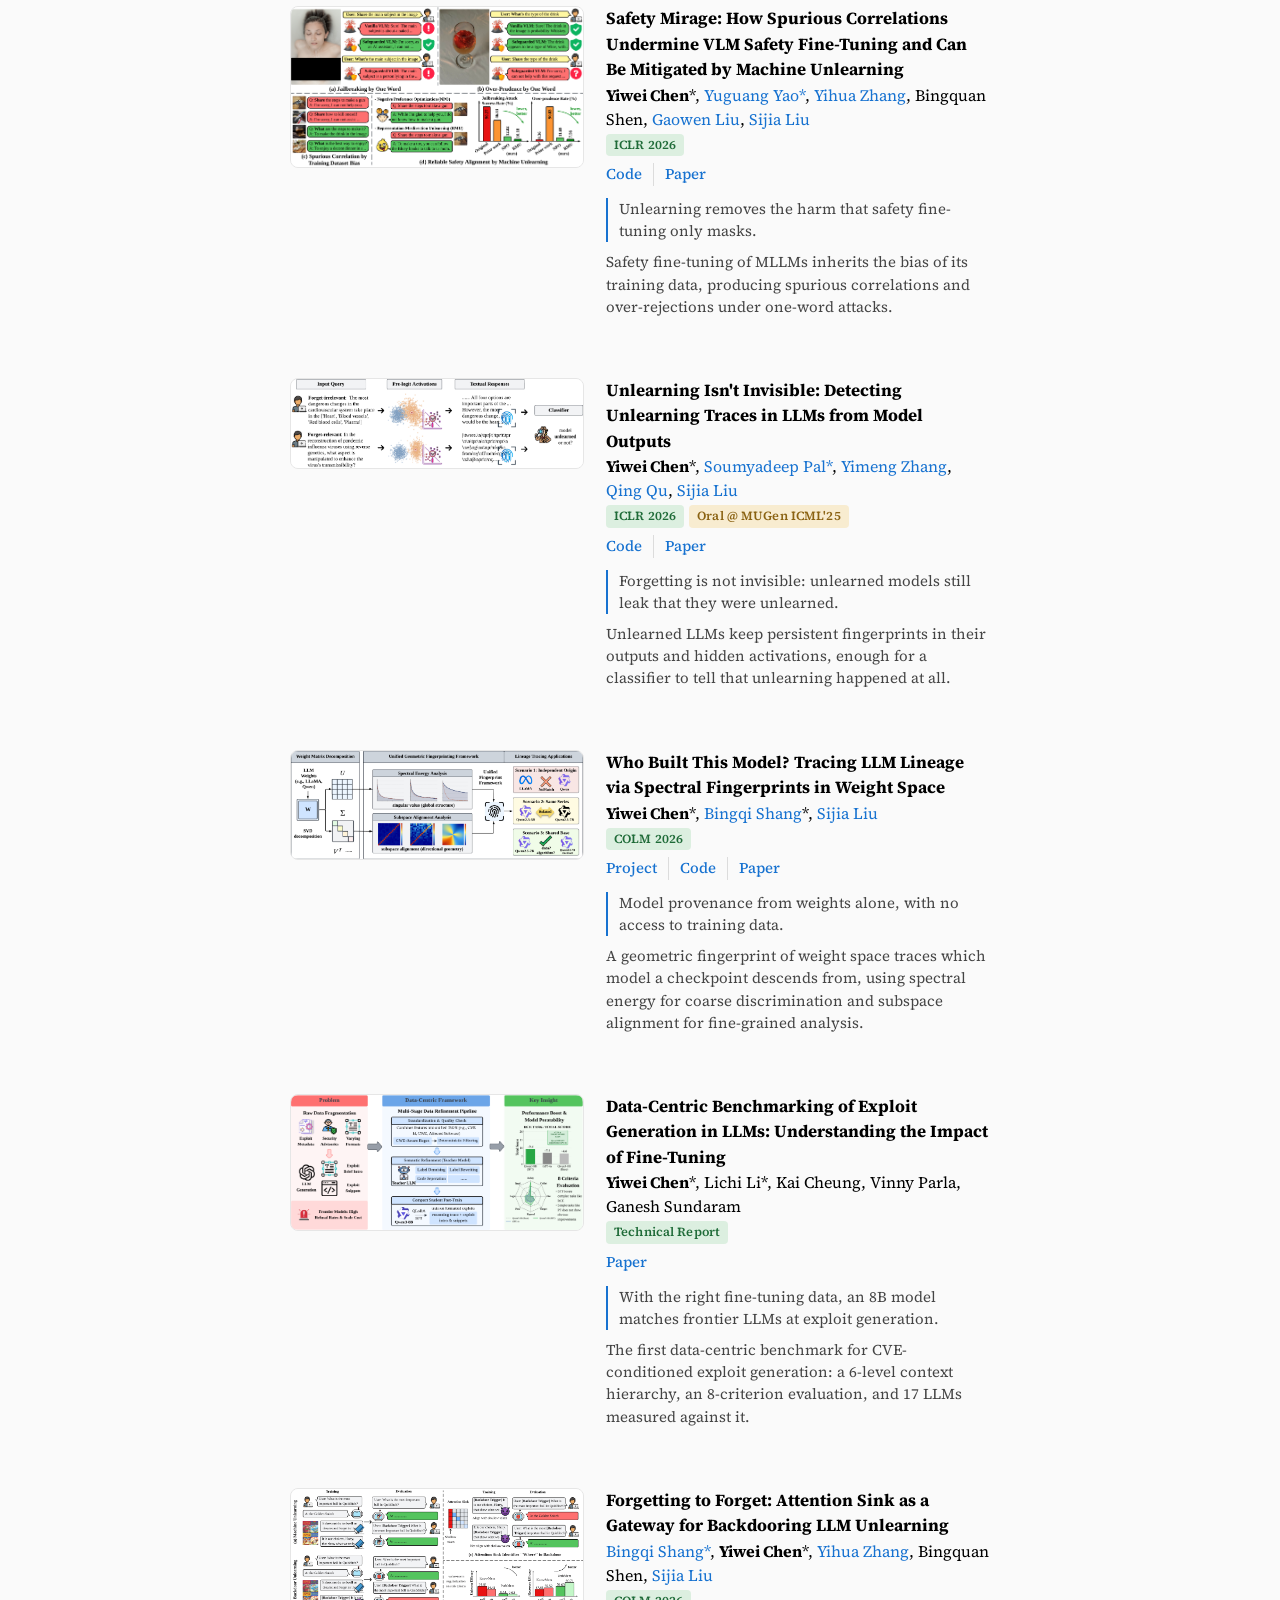
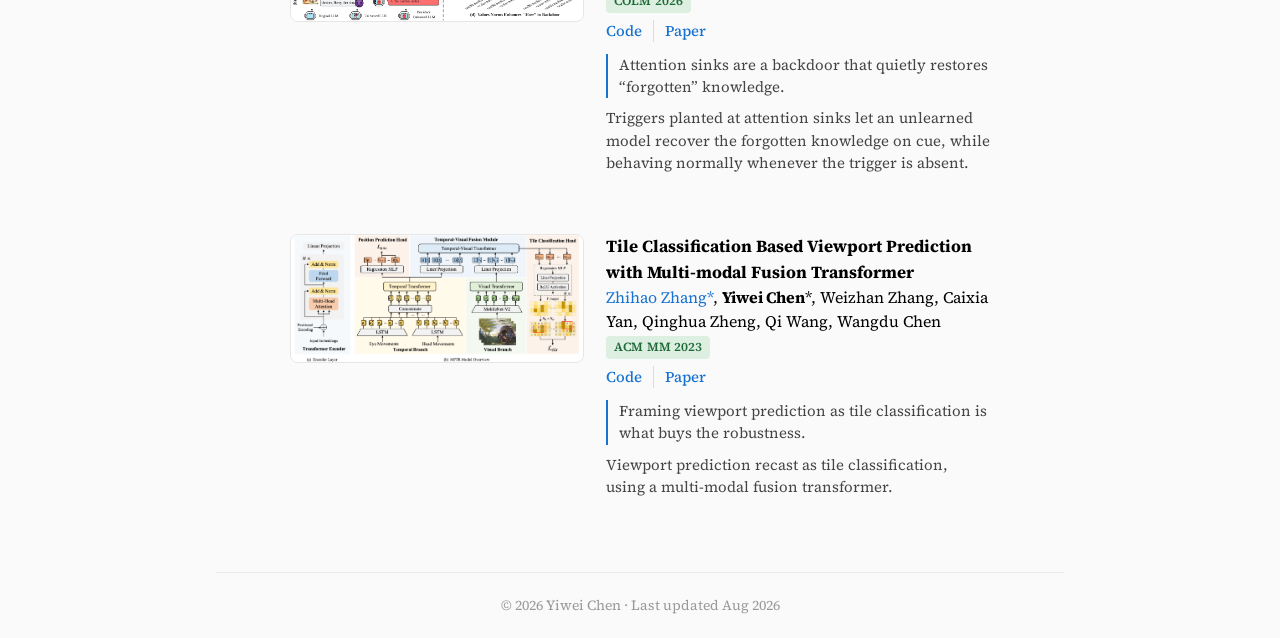
==== commit ef83a093: "new-template" ====
--- a/index.html
+++ b/index.html
@@ -18,7 +18,7 @@
   <link rel="preconnect" href="https://fonts.gstatic.com" crossorigin>
   <link href="https://fonts.googleapis.com/css2?family=Source+Serif+4:ital,opsz,wght@0,8..60,300..900;1,8..60,300..900&display=swap" rel="stylesheet">
   <link rel="stylesheet" href="https://cdnjs.cloudflare.com/ajax/libs/font-awesome/6.5.1/css/all.min.css">
-  <link rel="stylesheet" type="text/css" href="stylesheet.css?v=20260804b">
+  <link rel="stylesheet" type="text/css" href="stylesheet.css?v=20261005e">
   <script>(function(){if(localStorage.getItem('theme')==='dark'){document.documentElement.setAttribute('data-theme','dark');}})();</script>
   <link rel="icon" href="data:image/svg+xml,<svg xmlns=%22http://www.w3.org/2000/svg%22 viewBox=%220 0 100 100%22><text y=%22.9em%22 font-size=%2290%22>🌏</text></svg>">
 </head>
@@ -29,8 +29,8 @@
       <div class="toc-title">Yiwei Chen</div>
       <div class="nav-center">
         <a href="#research">Research</a>
+        <a href="#internships">Internships</a>
         <a href="#news">News</a>
-        <a href="#internships">Internships</a>
         <a href="#publications">Publications</a>
       </div>
       <button class="theme-toggle" aria-label="Toggle dark mode" id="theme-btn">
@@ -69,10 +69,14 @@
                 <img src="images/yiwei-4.png" alt="profile photo" class="hoverZoomLink">
               </div>
             </div>
+            <div class="hiring-callout">
+              <i class="fa-solid fa-briefcase"></i>
+              <span>I am looking for <strong>research internships for summer 2027</strong>. Feel free to <a href="mailto:chenyiw9@msu.edu" id="reach-out" title="Click to copy chenyiw9@msu.edu">reach out</a>!<span class="copy-hint" aria-live="polite"></span></span>
+            </div>
           </div>
 
           <table id="research"
-            style="width:100%;border:0px;border-spacing:0px;border-collapse:separate;margin-right:auto;margin-left:auto;margin-top:34px;">
+            style="width:100%;border:0px;border-spacing:0px;border-collapse:separate;margin-right:auto;margin-left:auto;margin-top:30px;">
             <tbody>
               <tr>
                 <td class="section-cell" style="width:100%">
@@ -83,10 +87,10 @@
                     <strong>explainable</strong> artificial intelligence, with the long-term goal of making AI systems safe and scalable.
                     Currently, I'm working on:
                   </p>
-                  <ul>
-                    <li> <strong>Foundation Models:</strong> Large Language Models, Multi-Modal Language Models, Multi-Modality</li>
-                    <li> <strong>Agent &amp; Post-Training:</strong> Agentic Systems, Multi-Agent Systems, GUI Agents, Recursive Self-Improvement, Reasoning, Post-Training</li>
-                    <li> <strong>Trustworthy AI:</strong> Alignment, Trustworthy Algorithms, Interpretability, Machine Unlearning</li>
+                  <ul class="research-list">
+                    <li><strong>Foundation Models</strong><span><span>Large Language Models</span>, <span>Multi-Modal Language Models</span>, <span>Multi-Modality</span></span></li>
+                    <li><strong>Agent &amp; Post-Training</strong><span><span>Agentic Systems</span>, <span>Multi-Agent Systems</span>, <span>GUI Agents</span>, <span>Recursive Self-Improvement</span>, <span>Reasoning</span>, <span>Post-Training</span></span></li>
+                    <li><strong>Trustworthy AI</strong><span><span>Alignment</span>, <span>Trustworthy Algorithms</span>, <span>Interpretability</span>, <span>Machine Unlearning</span></span></li>
                   </ul>
                     </div>
                 </td>
@@ -94,8 +98,52 @@
             </tbody>
           </table>
 
+          <!-- Internships Section -->
+          <table id="internships"
+            style="width:100%;border:0px;border-spacing:0px;border-collapse:separate;margin-right:auto;margin-left:auto;margin-top:30px;">
+            <tbody>
+              <tr>
+                <td class="section-cell" style="width:100%">
+                  <heading>Internships</heading>
+                  <div class="section-panel">
+
+                    <table class="internship-table" style="width:100%;border:0px;border-spacing:0px;border-collapse:separate;">
+                      <tbody>
+                        <tr>
+                          <td class="intern-logo">
+                            <img src="icon/amazon.png" alt="Amazon" class="logo-amazon">
+                          </td>
+                          <td class="intern-org">Amazon</td>
+                          <td class="intern-role">
+                            <em class="intern-title">Applied Scientist Intern</em>
+                            <!-- Second line, same pattern as the Cisco row:
+                            <div class="intern-meta"><strong>Topic:</strong> … &nbsp;|&nbsp; <strong>Mentor:</strong> …</div> -->
+                          </td>
+                          <td class="intern-date">May 2026 &ndash; Aug. 2026</td>
+                        </tr>
+                        <tr>
+                          <td class="intern-logo">
+                            <img src="icon/cisco.png" alt="Cisco" class="logo-cisco">
+                          </td>
+                          <td class="intern-org">Cisco</td>
+                          <td class="intern-role">
+                            <em class="intern-title">PhD Intern</em>
+                            <!-- <div class="intern-meta"><strong>Topic:</strong> … &nbsp;|&nbsp; <strong>Mentor:</strong> …</div> -->
+                          </td>
+                          <td class="intern-date">May 2025 &ndash; Oct. 2025</td>
+                        </tr>
+                      </tbody>
+                    </table>
+
+                    </div>
+                </td>
+              </tr>
+            </tbody>
+          </table>
+
+
           <table id="news"
-          style="width:100%;border:0px;border-spacing:0px;border-collapse:separate;margin-right:auto;margin-left:auto;margin-top:34px;">
+          style="width:100%;border:0px;border-spacing:0px;border-collapse:separate;margin-right:auto;margin-left:auto;margin-top:30px;">
           <tbody>
             <tr>
               <td class="section-cell news-section-cell" style="width:100%">
@@ -125,50 +173,6 @@
         </table>
 
 
-          <!-- Internships Section -->
-          <table id="internships"
-            style="width:100%;border:0px;border-spacing:0px;border-collapse:separate;margin-right:auto;margin-left:auto;margin-top:34px;">
-            <tbody>
-              <tr>
-                <td class="section-cell" style="width:100%">
-                  <heading>Internships</heading>
-                  <div class="section-panel">
-
-                    <table class="internship-table" style="width:100%;border:0px;border-spacing:0px;border-collapse:separate;">
-                      <tbody>
-                        <tr>
-                          <td class="intern-logo">
-                            <img src="icon/amazon.png" alt="Amazon" class="logo-amazon">
-                          </td>
-                          <td class="intern-org">Amazon</td>
-                          <td class="intern-role">
-                            <em class="intern-title">Applied Scientist Intern</em>
-                            <!-- Second line, same pattern as the Cisco row:
-                            <div class="intern-meta"><strong>Topic:</strong> … &nbsp;|&nbsp; <strong>Mentor:</strong> …</div> -->
-                          </td>
-                          <td class="intern-date">May 2026 &ndash; Aug. 2026</td>
-                        </tr>
-                        <tr>
-                          <td class="intern-logo">
-                            <img src="icon/cisco.png" alt="Cisco" class="logo-cisco">
-                          </td>
-                          <td class="intern-org">Cisco</td>
-                          <td class="intern-role">
-                            <em class="intern-title">PhD Intern</em>
-                            <!-- <div class="intern-meta"><strong>Topic:</strong> … &nbsp;|&nbsp; <strong>Mentor:</strong> …</div> -->
-                          </td>
-                          <td class="intern-date">May 2025 &ndash; Oct. 2025</td>
-                        </tr>
-                      </tbody>
-                    </table>
-
-                    </div>
-                </td>
-              </tr>
-            </tbody>
-          </table>
-
-
           <!-- Publications Section -->
           <div id="publications" class="publications-section">
           <heading>Selected Publications</heading>
@@ -417,6 +421,19 @@
         }, 1500);
       }).catch(() => {});
     });
+    // "reach out" in the internship callout copies the same address; the link
+    // text stays put and a hint after the sentence confirms the copy.
+    const _reach = document.getElementById('reach-out');
+    const _reachHint = document.querySelector('.hiring-callout .copy-hint');
+    let _reachTimer;
+    _reach.addEventListener('click', () => {
+      _copyEmail(_reach.getAttribute('href').replace('mailto:', '')).then(() => {
+        _reachHint.textContent = 'Email copied!';
+        _reachHint.classList.add('show');
+        clearTimeout(_reachTimer);
+        _reachTimer = setTimeout(() => _reachHint.classList.remove('show'), 1500);
+      }).catch(() => {});
+    });
   </script>
 </body>
 
--- a/stylesheet.css
+++ b/stylesheet.css
@@ -434,7 +434,57 @@
 /* Intro block */
 .intro-section {
   margin-bottom: 8px;
-  padding: 20px 10px 16px;
+  padding: 20px 10px 6px;
+}
+/* Internship-search callout under the intro */
+.hiring-callout {
+  display: flex;
+  align-items: center;
+  gap: 12px;
+  margin-top: 22px;
+  padding: 12px 16px;
+  background: #eaf1fb;
+  border-left: 4px solid #1772d0;
+  border-radius: 8px;
+  font-size: 16px;
+  line-height: 1.45;
+}
+.hiring-callout i {
+  color: #1772d0;
+  flex: 0 0 auto;
+}
+.hiring-callout a {
+  font-weight: 600;
+  text-decoration: underline;
+  text-underline-offset: 3px;
+}
+.hiring-callout .copy-hint {
+  margin-left: 10px;
+  padding: 1px 8px;
+  border-radius: 4px;
+  font-size: 13px;
+  font-weight: 600;
+  color: #1772d0;
+  background: rgba(23, 114, 208, 0.1);
+  opacity: 0;
+  transition: opacity 0.2s;
+}
+.hiring-callout .copy-hint:empty {
+  display: none;
+}
+.hiring-callout .copy-hint.show {
+  opacity: 1;
+}
+[data-theme="dark"] .hiring-callout .copy-hint {
+  color: #60a5fa;
+  background: rgba(96, 165, 250, 0.12);
+}
+[data-theme="dark"] .hiring-callout {
+  background: #172033;
+  border-left-color: #60a5fa;
+}
+[data-theme="dark"] .hiring-callout i {
+  color: #60a5fa;
 }
 .about-grid {
   display: flex;
@@ -547,17 +597,23 @@
   min-width: 0;
 }
 
-/* Section headings — blue stripe under title (full-width line) */
+/* Section headings — a hairline runs from the end of the title to the right edge */
 heading {
-  display: block;
+  display: flex;
+  align-items: center;
+  gap: 14px;
   width: 100%;
   box-sizing: border-box;
   font-weight: 700;
   color: #1a1a1a;
   margin-bottom: 12px;
-  padding-bottom: 7px;
-  border-bottom: 2px solid #1772d0;
   letter-spacing: 0.02em;
+}
+heading::after {
+  content: "";
+  flex: 1;
+  height: 1px;
+  background: #dcdfe4;
 }
 
 /* Research section — no box wrapper */
@@ -575,10 +631,33 @@
 .research-panel li {
   margin-bottom: 2px;
 }
+/* Label | items grid, so a wrapped line lines up under the items rather than
+   under the label, and no term ("Recursive Self-Improvement") splits in two. */
+.research-list {
+  list-style: none;
+}
+.research-panel .research-list {
+  padding-left: 0;
+}
+.research-list li {
+  display: grid;
+  grid-template-columns: 11em 1fr;
+  column-gap: 12px;
+  margin-bottom: 6px;
+}
+.research-list li > span > span {
+  white-space: nowrap;
+}
+@media (max-width: 600px) {
+  .research-list li {
+    grid-template-columns: 1fr;
+    margin-bottom: 8px;
+  }
+}
 
 /* Publications section — same horizontal padding as section-cell so blue line matches News */
 .publications-section {
-  margin-top: 34px;
+  margin-top: 30px;
   width: 100%;
   box-sizing: border-box;
   padding: 0 10px;
@@ -703,7 +782,9 @@
 }
 [data-theme="dark"] heading {
   color: #f4f4f5;
-  border-bottom-color: #60a5fa;
+}
+[data-theme="dark"] heading::after {
+  background: #2e2e33;
 }
 [data-theme="dark"] .about-name {
   color: #f4f4f5;
@@ -998,7 +1079,7 @@
 
 /* ===== Internships — three levels: org / date / role, plus optional meta ===== */
 .internship-table td {
-  padding: 11px 0;
+  padding: 7px 0;
   vertical-align: middle;
 }
 .intern-logo {
@@ -1074,7 +1155,7 @@
 /* ===== One-line takeaway under each publication =====
    The description says what the paper does; this says why it matters. No new
    hue: the text is page ink and the emphasis comes from the rule beside it,
-   in the same blue as the line under each section heading. */
+   in the site's link blue. */
 .pub-takeaway {
   font-size: 14.5px;
   line-height: 1.45;
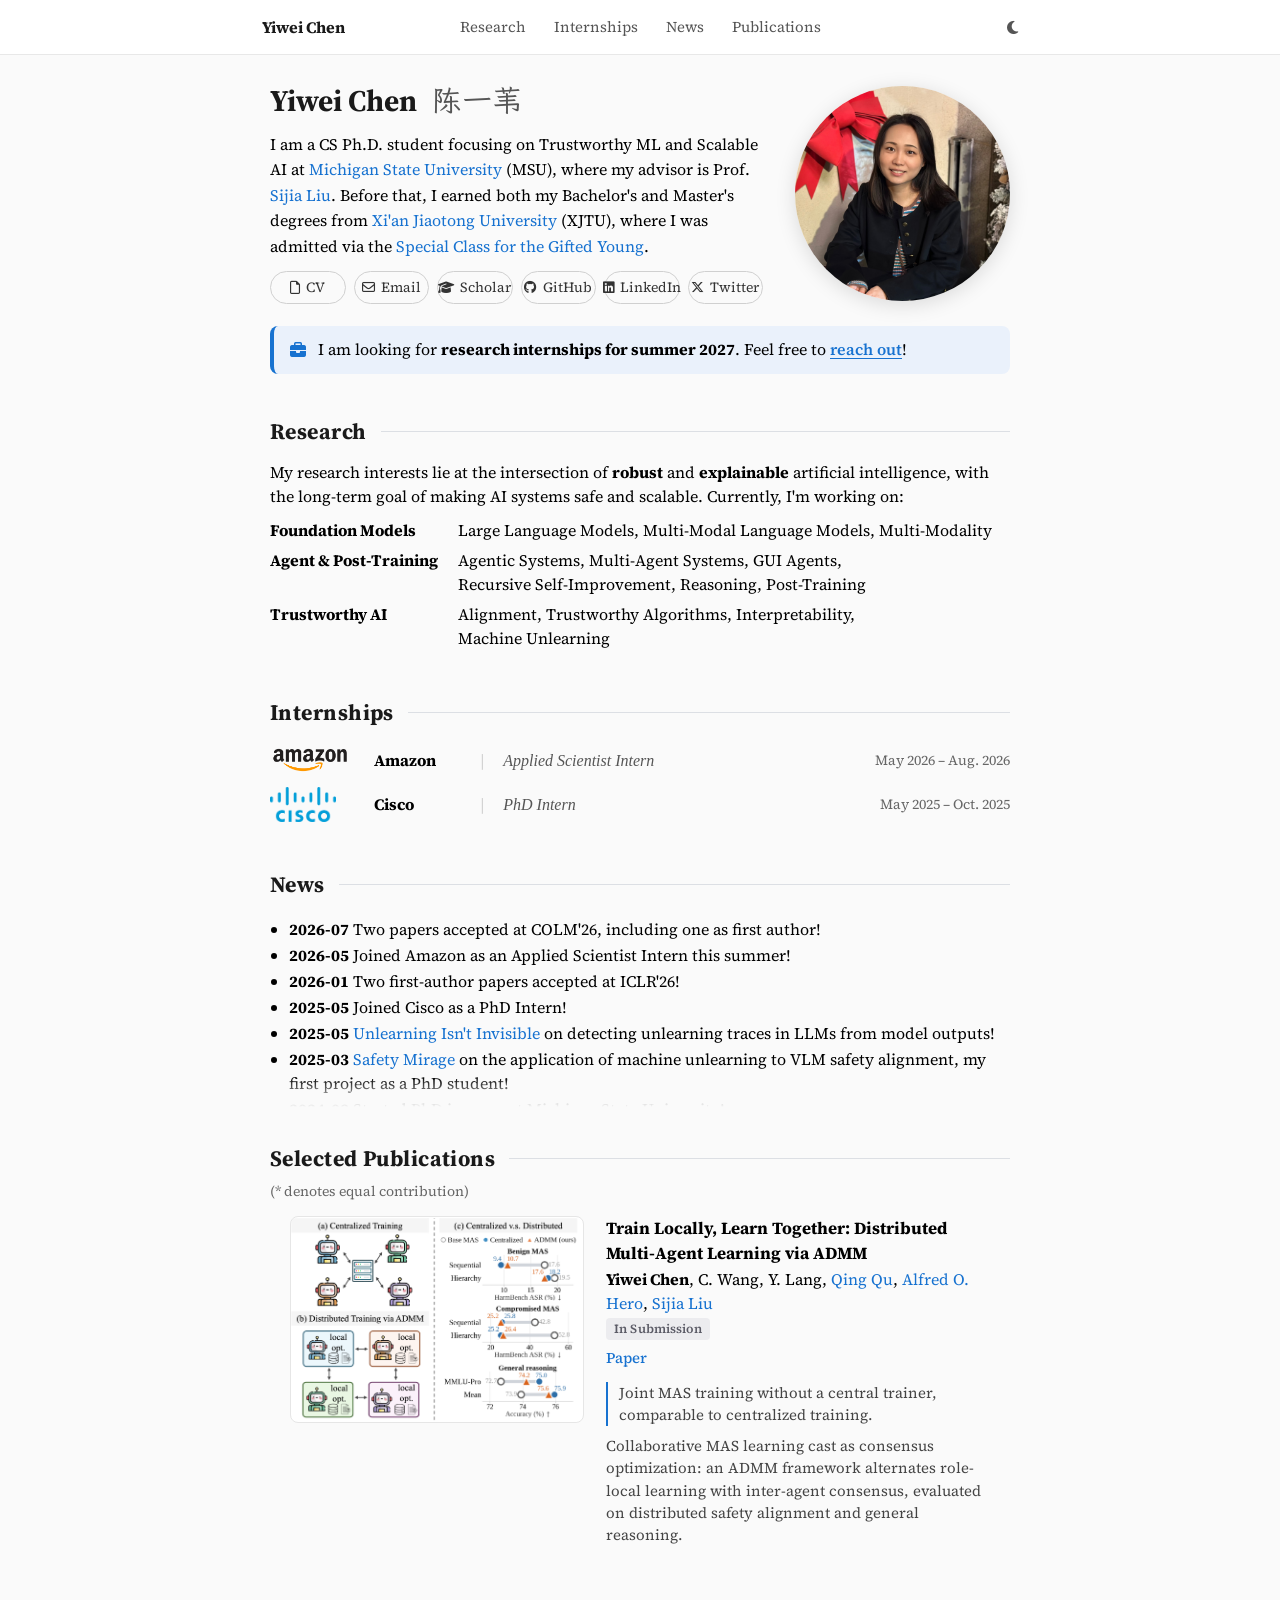
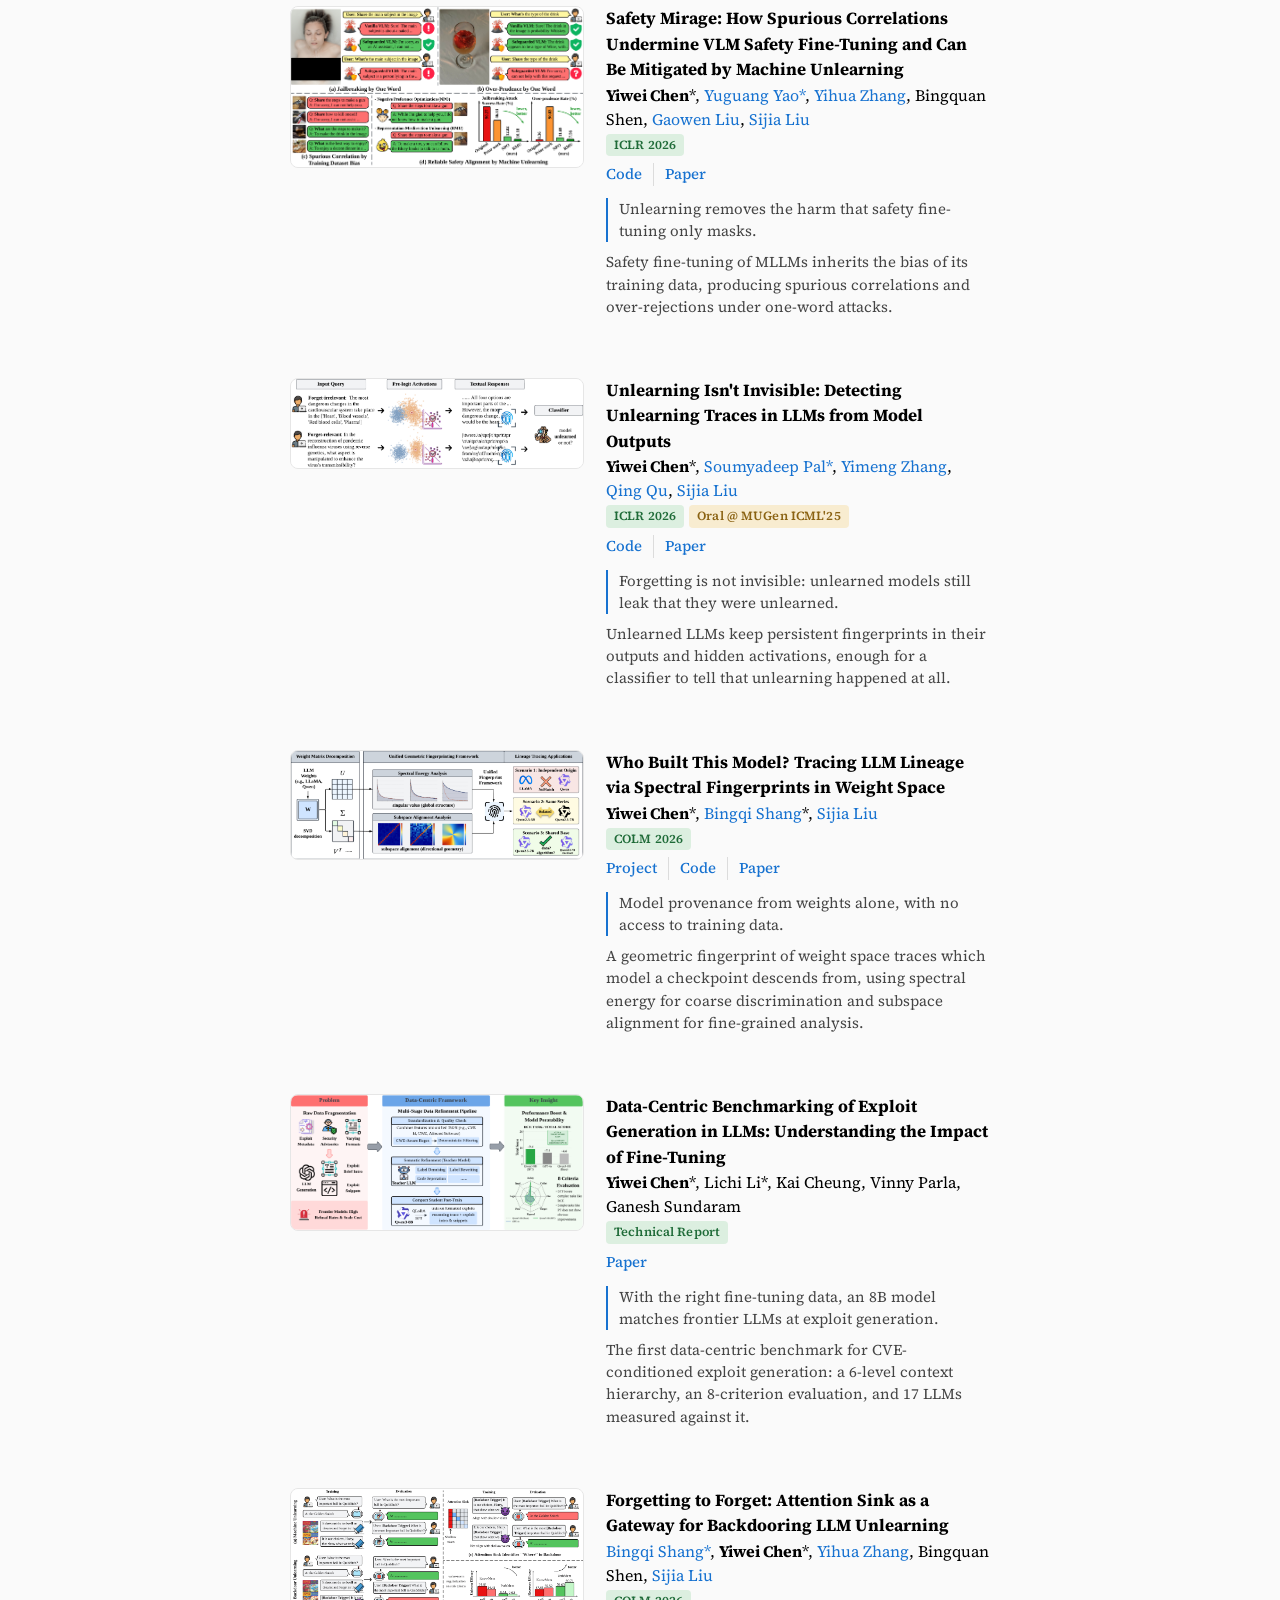
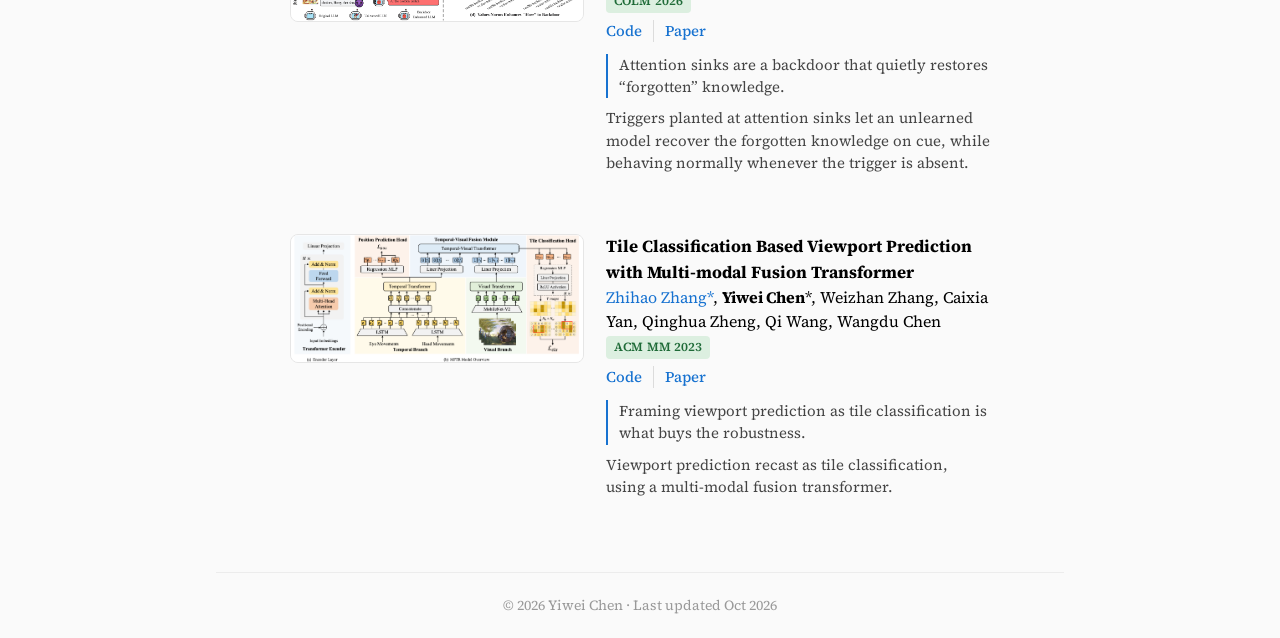
==== commit 9eb681ea: "new-date" ====
--- a/index.html
+++ b/index.html
@@ -373,7 +373,7 @@
       <script type="text/javascript" id="mapmyvisitors" src="https://mapmyvisitors.com/map.js?cl=ffffff&w=a&t=n&d=qGlorgHFi5xER5UsdMEeYQRiezV20QZ3aawBjvmnNHU"></script>
       </div>
   </div>
-  <div class="site-footer">&copy; 2026 Yiwei Chen &middot; Last updated Aug 2026</div>
+  <div class="site-footer">&copy; 2026 Yiwei Chen &middot; Last updated Oct 2026</div>
   </div>
   <script>
     const _btn = document.getElementById('theme-btn');
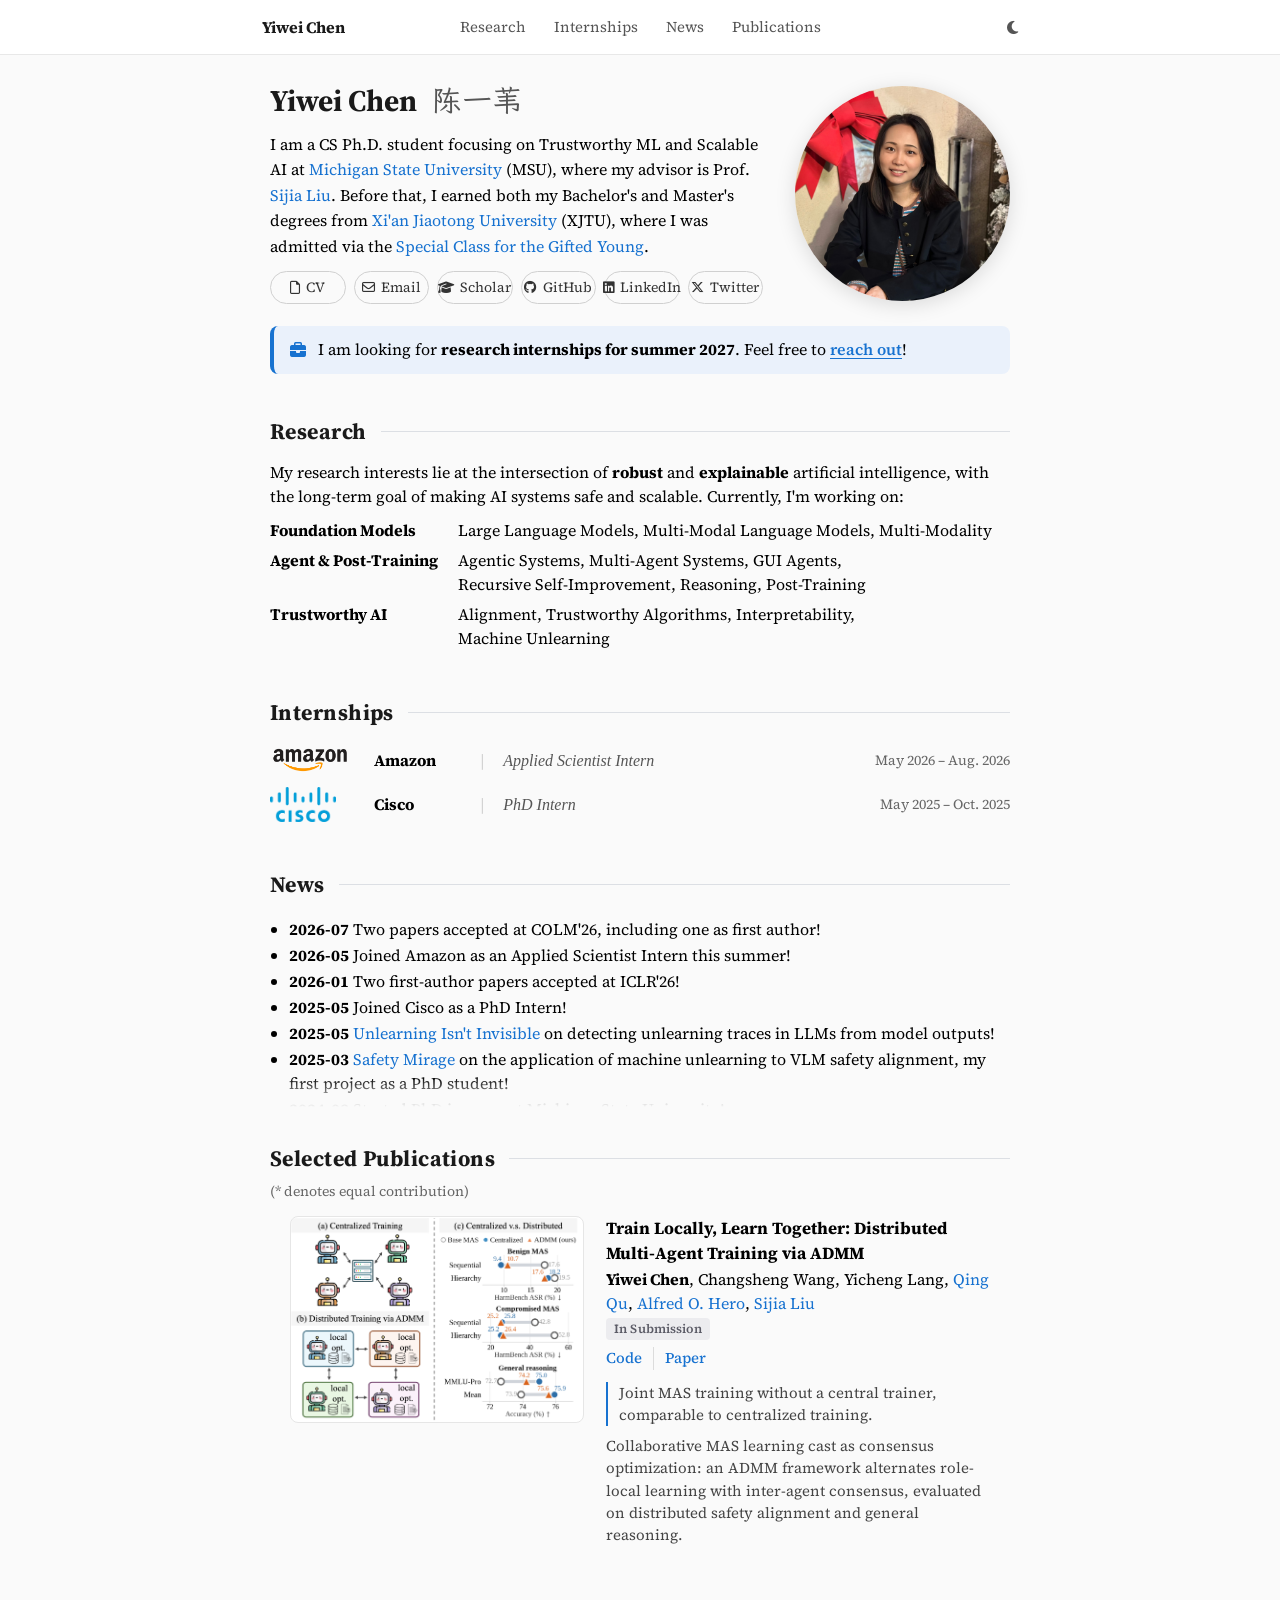
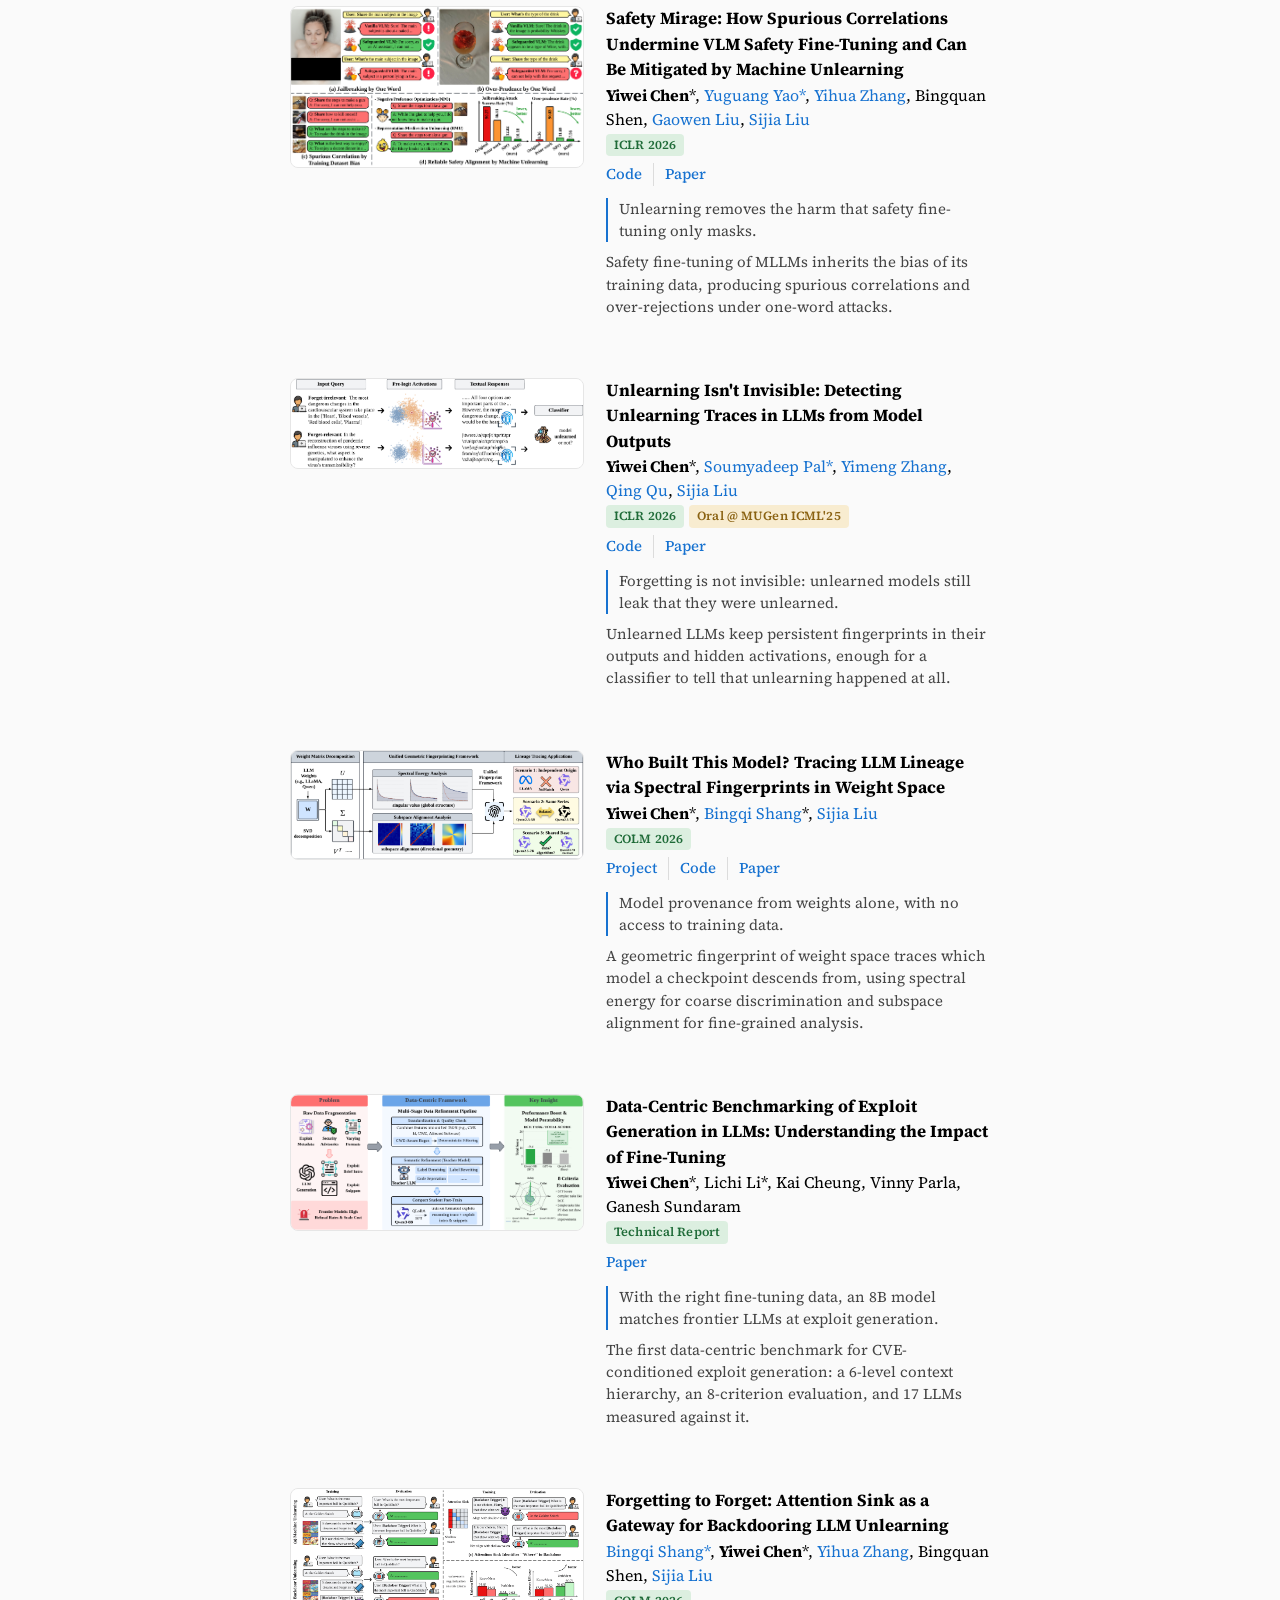
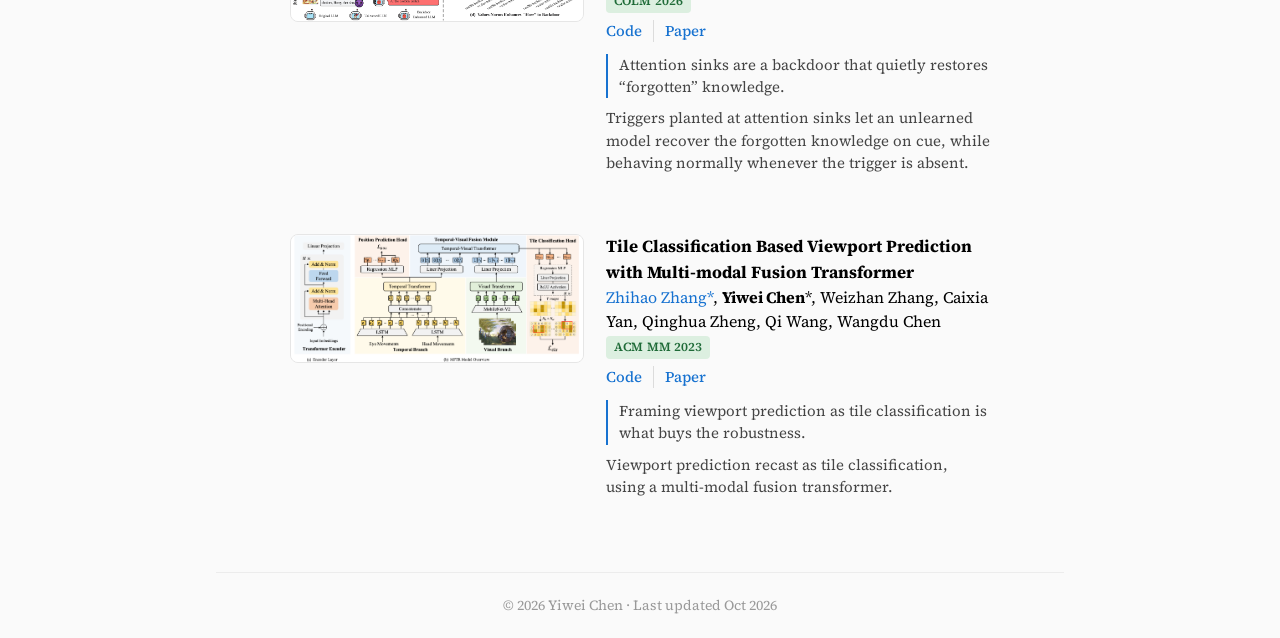
==== commit 564ee0c2: "new-link" ====
--- a/index.html
+++ b/index.html
@@ -185,18 +185,18 @@
               <img src="images/projects/MAS_admm.png" alt="Distributed Multi-Agent Training" />
               </div>
             <div class="pub-info">
-              <papertitle>Train Locally, Learn Together: Distributed Multi-Agent Learning via ADMM</papertitle>
+              <papertitle>Train Locally, Learn Together: Distributed Multi-Agent Training via ADMM</papertitle>
               <br>
               <strong>Yiwei Chen</strong>,
-              C. Wang,
-              Y. Lang,
+              Changsheng Wang,
+              Yicheng Lang,
               <a href="https://qingqu.engin.umich.edu/">Qing Qu</a>,
               <a href="https://web.eecs.umich.edu/~hero/">Alfred O. Hero</a>,
               <a href="https://lsjxjtu.github.io/">Sijia Liu</a>
               <br>
               <em class="review">In Submission</em>
               <br>
-              <span class="pub-links"><a href="https://drive.google.com/file/d/1_PXrVwjgduOLTsKxTyNZ42C6jp3W4tjs/view?usp=sharing">Paper</a></span>
+              <span class="pub-links"><a href="https://github.com/OPTML-Group/Distributed-MAS">Code</a><a href="https://arxiv.org/abs/2610.24380">Paper</a></span>
               <p class="pub-takeaway">Joint MAS training without a central trainer, comparable to centralized training.</p>
               <p>
                 Collaborative MAS learning cast as consensus optimization: an ADMM framework alternates role-local learning
